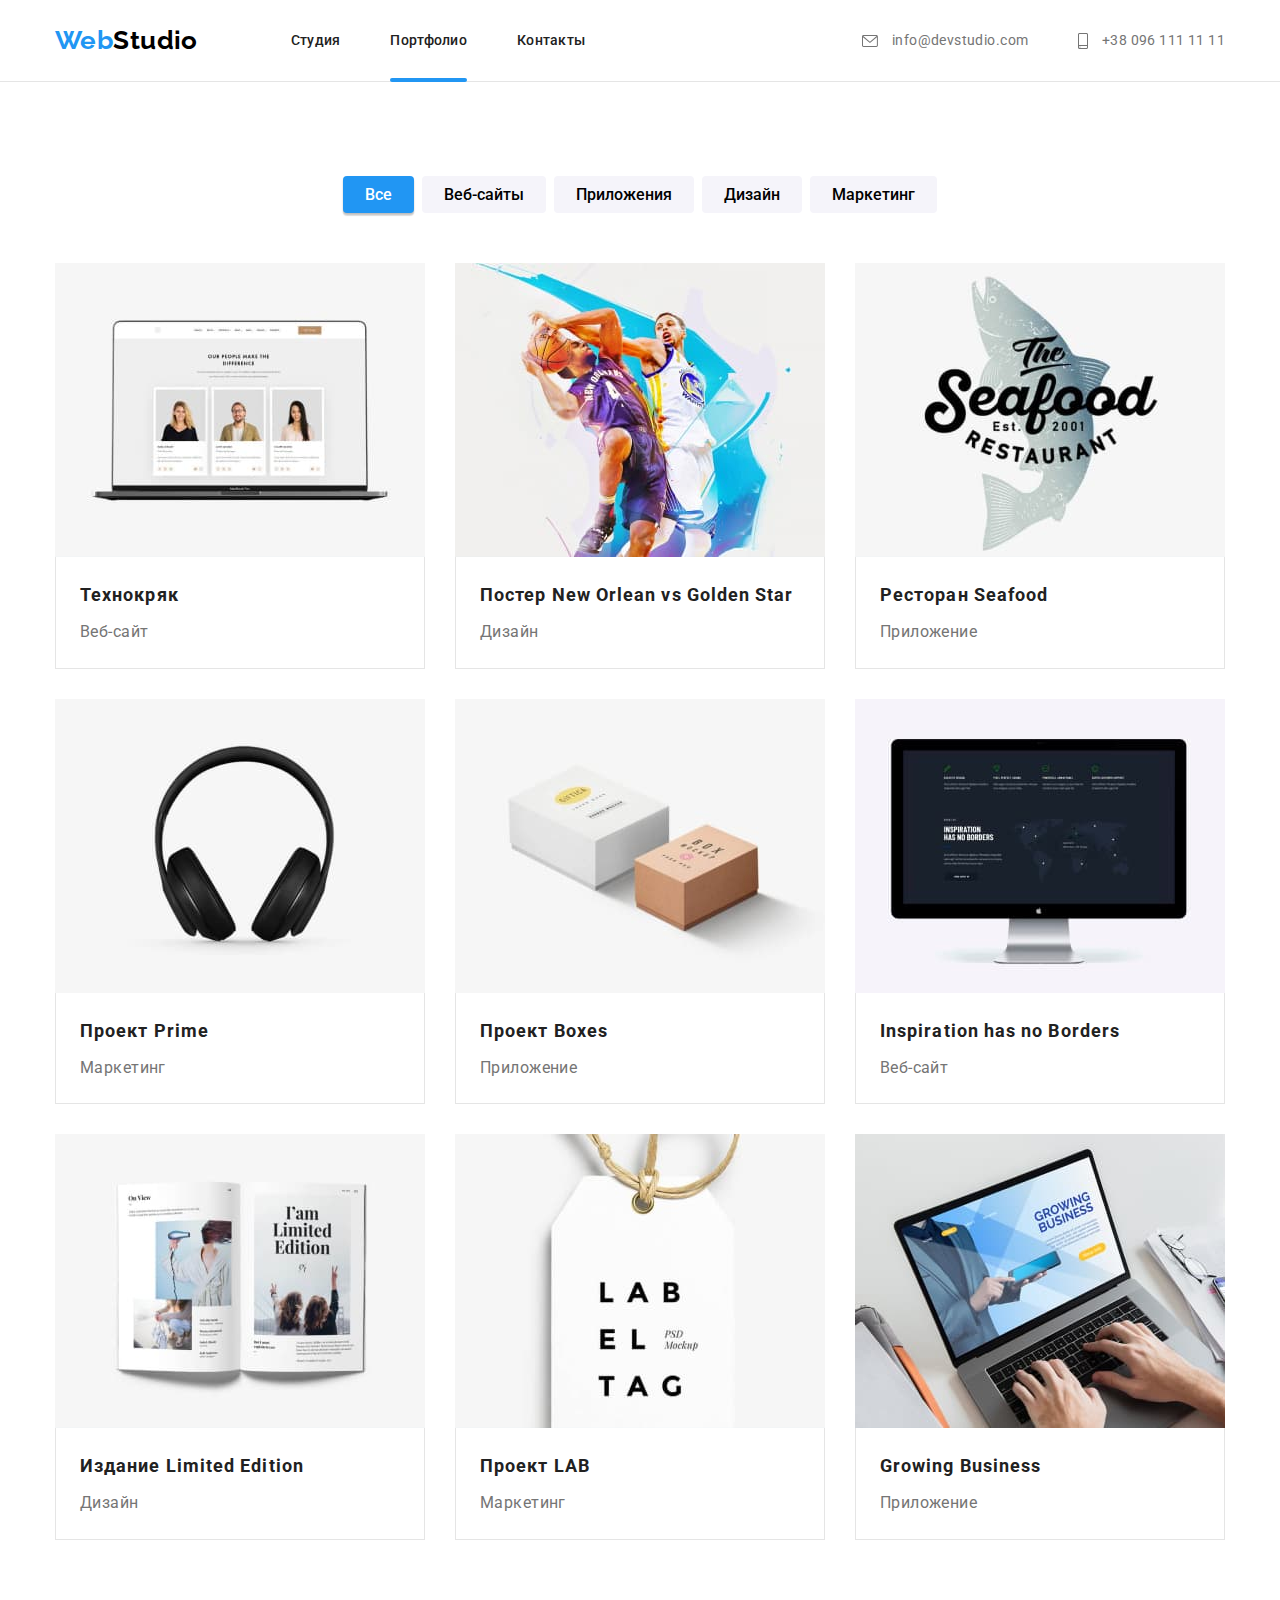
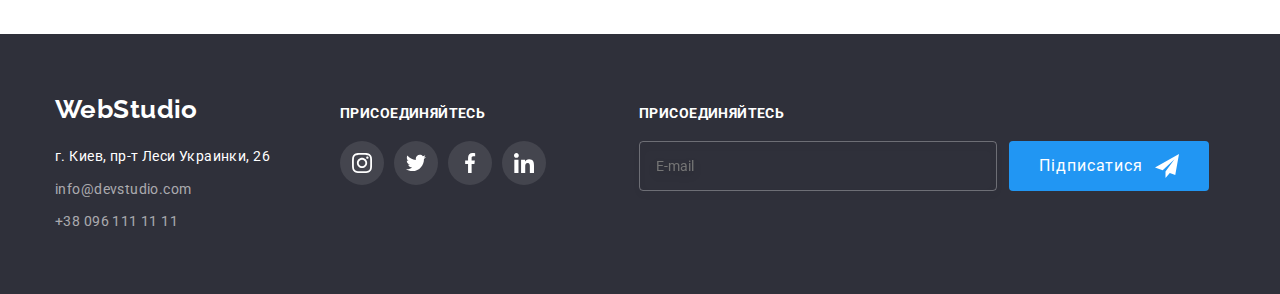
==== portfolio.html @ ebb066fd "add sass" ====
<!DOCTYPE html>
<html lang="en">
  <head>
    <meta charset="UTF-8" />
    <meta http-equiv="X-UA-Compatible" content="IE=edge" />
    <meta name="viewport" content="width=device-width, initial-scale=1.0" />
    <title>Portfolio</title>
    <link
      rel="stylesheet"
      href="https://cdnjs.cloudflare.com/ajax/libs/modern-normalize/1.1.0/modern-normalize.min.css"
    />
    <link
      href="https://fonts.googleapis.com/css2?family=Raleway:wght@700&family=Roboto:wght@400;500;700;900&display=swap"
      rel="stylesheet"
    />
    <link rel="stylesheet" href="./css/main.min.css" />
  </head>
  <body>
    <header class="header">
      <nav class="main-nav container">
        <a class="logo main-nav__logo" href="./index.html"
          ><span class="logo__accent">Web</span>Studio</a
        >
        <ul class="site-nav">
          <li class="site-nav__item">
            <a class="site-nav__link" href="./index.html">Студия</a>
          </li>
          <li class="site-nav__item">
            <a class="site-nav__link current-page" href="./portfolio.html">Портфолио</a>
          </li>
          <li class="site-nav__item">
            <a class="site-nav__link" href="">Контакты</a>
          </li>
        </ul>
        <ul class="contacts">
          <li class="contacts__item">
            <a class="contacts__link" href="mailto:info@devstudio.com">
              <svg class="contacts__icon" width="16" height="12">
                <use href="./images/symbol-defs.svg#envelope"></use>
              </svg>
              info@devstudio.com</a
            >
          </li>
          <li class="contacts__item">
            <a class="contacts__link" href="tel:+380961111111"
              ><svg class="contacts__icon" width="10" height="16">
                <use href="./images/symbol-defs.svg#smartphone"></use>
              </svg>
              +38 096 111 11 11</a
            >
          </li>
        </ul>
      </nav>
    </header>
    <main>
      <section class="section">
        <div class="container">
          <h1 class="visually-hidden">Портфолио</h1>
          <ul class="filter-buttons">
            <li class="item">
              <button type="button" class="filter-bnt current-filter">Все</button>
            </li>
            <li class="item"><button type="button" class="filter-bnt">Веб-сайты</button></li>
            <li class="item"><button type="button" class="filter-bnt">Приложения</button></li>
            <li class="item"><button type="button" class="filter-bnt">Дизайн</button></li>
            <li class="item"><button type="button" class="filter-bnt">Маркетинг</button></li>
          </ul>
          <ul class="portfolio-list">
            <li class="portfolio-item">
              <a class="portfolio-item-link" href="">
                <div class="portfolio-item-img">
                  <img src="./images/portfolio/portfolio-img-1.jpg" alt="Веб-сайт" width="370" />
                  <div class="portfolio-item-overlay">
                    <p class="portfolio-item-overlay-text">
                      Ресурс пропонує комплексні пропозиції з різним рівнем функціоналу та сервісів.
                      Все це дозволить відвідувачу отримати вичерпні відомості про компанію чи
                      приватну особу. Ресурс пропонує комплексні пропозиції з різним рівнем
                      функціоналу та сервісів. Все це дозволить відвідувачу отримати вичерпні
                      відомості про компанію чи приватну особу.
                    </p>
                  </div>
                </div>

                <div class="portfolio-text-wrap">
                  <h3 class="portfolio-title">Технокряк</h3>
                  <p class="portfolio-text">Веб-сайт</p>
                </div>
              </a>
            </li>
            <li class="portfolio-item">
              <a class="portfolio-item-link" href="">
                <div class="portfolio-item-img">
                  <img src="./images/portfolio/portfolio-img-2.jpg" alt="Веб-сайт" width="370" />
                  <div class="portfolio-item-overlay">
                    <p class="portfolio-item-overlay-text">
                      Ресурс пропонує комплексні пропозиції з різним рівнем функціоналу та сервісів.
                      Все це дозволить відвідувачу отримати вичерпні відомості про компанію чи
                      приватну особу.
                    </p>
                  </div>
                </div>
                <div class="portfolio-text-wrap">
                  <h3 class="portfolio-title">Постер New Orlean vs Golden Star</h3>
                  <p class="portfolio-text">Дизайн</p>
                </div>
              </a>
            </li>
            <li class="portfolio-item">
              <a class="portfolio-item-link" href="">
                <div class="portfolio-item-img">
                  <img src="./images/portfolio/portfolio-img-3.jpg" alt="Веб-сайт" width="370" />
                  <div class="portfolio-item-overlay">
                    <p class="portfolio-item-overlay-text">
                      Ресурс пропонує комплексні пропозиції з різним рівнем функціоналу та сервісів.
                      Все це дозволить відвідувачу отримати вичерпні відомості про компанію чи
                      приватну особу.
                    </p>
                  </div>
                </div>
                <div class="portfolio-text-wrap">
                  <h3 class="portfolio-title">Ресторан Seafood</h3>
                  <p class="portfolio-text">Приложение</p>
                </div>
              </a>
            </li>
            <li class="portfolio-item">
              <a class="portfolio-item-link" href="">
                <div class="portfolio-item-img">
                  <img src="./images/portfolio/portfolio-img-4.jpg" alt="Веб-сайт" width="370" />
                  <div class="portfolio-item-overlay">
                    <p class="portfolio-item-overlay-text">
                      Ресурс пропонує комплексні пропозиції з різним рівнем функціоналу та сервісів.
                      Все це дозволить відвідувачу отримати вичерпні відомості про компанію чи
                      приватну особу.
                    </p>
                  </div>
                </div>
                <div class="portfolio-text-wrap">
                  <h3 class="portfolio-title">Проект Prime</h3>
                  <p class="portfolio-text">Маркетинг</p>
                </div>
              </a>
            </li>
            <li class="portfolio-item">
              <a class="portfolio-item-link" href="">
                <div class="portfolio-item-img">
                  <img src="./images/portfolio/portfolio-img-5.jpg" alt="Веб-сайт" width="370" />
                  <div class="portfolio-item-overlay">
                    <p class="portfolio-item-overlay-text">
                      Ресурс пропонує комплексні пропозиції з різним рівнем функціоналу та сервісів.
                      Все це дозволить відвідувачу отримати вичерпні відомості про компанію чи
                      приватну особу.
                    </p>
                  </div>
                </div>
                <div class="portfolio-text-wrap">
                  <h3 class="portfolio-title">Проект Boxes</h3>
                  <p class="portfolio-text">Приложение</p>
                </div>
              </a>
            </li>
            <li class="portfolio-item">
              <a class="portfolio-item-link" href="">
                <div class="portfolio-item-img">
                  <img src="./images/portfolio/portfolio-img-6.jpg" alt="Веб-сайт" width="370" />
                  <div class="portfolio-item-overlay">
                    <p class="portfolio-item-overlay-text">
                      Ресурс пропонує комплексні пропозиції з різним рівнем функціоналу та сервісів.
                      Все це дозволить відвідувачу отримати вичерпні відомості про компанію чи
                      приватну особу.
                    </p>
                  </div>
                </div>
                <div class="portfolio-text-wrap">
                  <h3 class="portfolio-title">Inspiration has no Borders</h3>
                  <p class="portfolio-text">Веб-сайт</p>
                </div>
              </a>
            </li>
            <li class="portfolio-item">
              <a class="portfolio-item-link" href="">
                <div class="portfolio-item-img">
                  <img src="./images/portfolio/portfolio-img-7.jpg" alt="Веб-сайт" width="370" />
                  <div class="portfolio-item-overlay">
                    <p class="portfolio-item-overlay-text">
                      Ресурс пропонує комплексні пропозиції з різним рівнем функціоналу та сервісів.
                      Все це дозволить відвідувачу отримати вичерпні відомості про компанію чи
                      приватну особу.
                    </p>
                  </div>
                </div>
                <div class="portfolio-text-wrap">
                  <h3 class="portfolio-title">Издание Limited Edition</h3>
                  <p class="portfolio-text">Дизайн</p>
                </div>
              </a>
            </li>
            <li class="portfolio-item">
              <a class="portfolio-item-link" href="">
                <div class="portfolio-item-img">
                  <img src="./images/portfolio/portfolio-img-8.jpg" alt="Веб-сайт" width="370" />
                  <div class="portfolio-item-overlay">
                    <p class="portfolio-item-overlay-text">
                      Ресурс пропонує комплексні пропозиції з різним рівнем функціоналу та сервісів.
                      Все це дозволить відвідувачу отримати вичерпні відомості про компанію чи
                      приватну особу.
                    </p>
                  </div>
                </div>
                <div class="portfolio-text-wrap">
                  <h3 class="portfolio-title">Проект LAB</h3>
                  <p class="portfolio-text">Маркетинг</p>
                </div>
              </a>
            </li>
            <li class="portfolio-item">
              <a class="portfolio-item-link" href="">
                <div class="portfolio-item-img">
                  <img src="./images/portfolio/portfolio-img-9.jpg" alt="Веб-сайт" width="370" />
                  <div class="portfolio-item-overlay">
                    <p class="portfolio-item-overlay-text">
                      Ресурс пропонує комплексні пропозиції з різним рівнем функціоналу та сервісів.
                      Все це дозволить відвідувачу отримати вичерпні відомості про компанію чи
                      приватну особу.
                    </p>
                  </div>
                </div>
                <div class="portfolio-text-wrap">
                  <h3 class="portfolio-title">Growing Business</h3>
                  <p class="portfolio-text">Приложение</p>
                </div>
              </a>
            </li>
          </ul>
        </div>
      </section>
    </main>
    <footer class="footer">
      <div class="container footer-wrap">
        <div class="footer-address-wrapper">
          <a href="./index.html" class="logo footer-logo"
            ><span class="logo-accent">Web</span>Studio</a
          >
          <address class="address">
            <ul class="address-list">
              <li class="address-item">
                <a
                  class="address-reset"
                  href="https://goo.gl/maps/MB9hLjErAf5WU4tf9"
                  target="_blank"
                  rel="noopener noreferrer nofollow"
                  >г. Киев, пр-т Леси Украинки, 26</a
                >
              </li>
              <li class="address-item">
                <a href="mailto:info@devstudio.com" class="footer-contacts items"
                  >info@devstudio.com</a
                >
              </li>
              <li class="address-item">
                <a href="tel:+380961111111" class="footer-contacts items">+38 096 111 11 11</a>
              </li>
            </ul>
          </address>
        </div>

        <div class="footer-social-wrapper">
          <h2 class="footer-title">присоединяйтесь</h2>
          <ul class="social-icon-list">
            <li class="social-icon-item">
              <a
                class="footer-social-icon-link"
                href="https://www.instagram.com/"
                target="_blank"
                rel="noopener noreferrer nofollow"
              >
                <svg class="social-icon" height="20" width="20">
                  <use href="./images/symbol-defs.svg#instagram"></use>
                </svg>
              </a>
            </li>
            <li class="social-icon-item">
              <a
                class="footer-social-icon-link"
                href="https://twitter.com/"
                target="_blank"
                rel="noopener noreferrer nofollow"
              >
                <svg class="social-icon" height="20" width="20">
                  <use href="./images/symbol-defs.svg#twitter"></use>
                </svg>
              </a>
            </li>
            <li class="social-icon-item">
              <a
                class="footer-social-icon-link"
                href="https://www.facebook.com/"
                target="_blank"
                rel="noopener noreferrer nofollow"
              >
                <svg class="social-icon" height="20" width="20">
                  <use href="./images/symbol-defs.svg#facebook"></use>
                </svg>
              </a>
            </li>
            <li class="social-icon-item">
              <a
                class="footer-social-icon-link"
                href="https://ua.linkedin.com/"
                target="_blank"
                rel="noopener noreferrer nofollow"
              >
                <svg class="social-icon" height="20" width="20">
                  <use href="./images/symbol-defs.svg#linkedin"></use>
                </svg>
              </a>
            </li>
          </ul>
        </div>
        <div class="footer-form-wrap">
          <h3 class="footer-title">присоединяйтесь</h3>
          <form class="footer-form">
            <input class="footer-input" type="text" placeholder="E-mail" name="footer-input" />
            <button class="footer-btn" type="submit">
              <span class="footer-btn-text">Підписатися</span
              ><svg width="24" height="24">
                <use href="./images/symbol-defs.svg#footer-icon-send"></use>
              </svg>
            </button>
          </form>
        </div>
      </div>
    </footer>
  </body>
</html>
---- css/main.min.css ----
:root{--body-bg-color: #fff;--darck-background-color: #2f303a;--primery-background-color: #f5f4fa;--header-logo-color: #000000;--primery-text-color: #757575;--title-text-color: #212121;--white-title-color: #fff;--accent-site-color: #2196f3;--white-btn-text-color: #fff;--overlay-portfolio-color: rgba(33, 150, 243, 0.9);--icon-color: #afb1b8;--footer-address-color: rgba(255, 255, 255, 0.6);--footer-social-icon-bg: rgba(255, 255, 255, 0.1);--backdrop-color: rgba(0, 0, 0, 0.2);--input-bordr-color: rgba(33, 33, 33, 0.2);--input-label-color: #757575;--input-placeholder-color: rgba(117, 117, 117, 0.5);--input-icon-color: #212121;--main-transition: 250ms cubic-bezier(0.4, 0, 0.2, 1)}.visually-hidden{position:absolute;width:1px;height:1px;margin:-1px;border:0;padding:0;white-space:nowrap;-webkit-clip-path:inset(100%);clip-path:inset(100%);clip:rect(0 0 0 0);overflow:hidden}ul{list-style:none;margin-top:0;margin-bottom:0;padding-left:0}p{margin-top:0;margin-bottom:0}a{text-decoration:none;color:inherit}h1,h2,h3,h4,h5,h6{color:var(--title-text-color);margin-top:0;margin-bottom:0}img{display:block;max-width:100%;height:auto}body{font-family:"Roboto",sans-serif;color:var(--primery-text-color);font-size:14px;letter-spacing:.03em;background-color:var(--body-bg-color);max-width:100%}.container{width:1200px;padding-left:15px;padding-right:15px;margin-left:auto;margin-right:auto}.section{padding-bottom:94px;padding-top:94px}.current-page{color:var(--accent-site-color);position:relative}.current-page::after{content:"";display:block;position:absolute;bottom:-1px;width:100%;height:4px;border-radius:2px;background-color:#2196f3}.section-title{font-size:36px;line-height:1.2;text-align:center;margin-bottom:50px}.btn{display:-webkit-box;display:-ms-flexbox;display:flex;-webkit-box-align:center;-ms-flex-align:center;align-items:center;-webkit-box-pack:center;-ms-flex-pack:center;justify-content:center;margin:0 auto;height:50px;font-family:inherit;font-size:16px;font-weight:700;line-height:1.88;letter-spacing:.06em;color:var(--white-btn-text-color);background-color:var(--accent-site-color);border:rgba(0,0,0,0);border-radius:4px;cursor:pointer}.logo{font-family:"Raleway",sans-serif;font-weight:700;font-size:26px;line-height:1.2;color:var(--header-logo-color)}.logo__accent{color:var(--accent-site-color)}.social-icon-list{display:-webkit-box;display:-ms-flexbox;display:flex;-webkit-box-pack:center;-ms-flex-pack:center;justify-content:center;gap:10px}.out-team-icon-link{height:44px;width:44px;border-radius:50%;display:-webkit-box;display:-ms-flexbox;display:flex;-webkit-box-pack:center;-ms-flex-pack:center;justify-content:center;-webkit-box-align:center;-ms-flex-align:center;align-items:center;-webkit-transition:background-color var(--main-transition);transition:background-color var(--main-transition)}.out-team-icon-link:is(:hover,:focus) .social-icon{fill:var(--white-title-color)}.out-team-icon-link:is(:hover,:focus){fill:var(--white-title-color);background-color:#2196f3}.social-icon{fill:var(--icon-color);-webkit-transition:fill var(--main-transition);transition:fill var(--main-transition)}.header{border-bottom:1px solid #e5e5e5;max-width:1600px;margin:0 auto}.main-nav{display:-webkit-box;display:-ms-flexbox;display:flex;-webkit-box-align:center;-ms-flex-align:center;align-items:center}.site-nav__link,.contacts-link{font-weight:500;line-height:1.2;letter-spacing:.02em}.site-nav__link{color:var(--title-text-color);padding-top:32px;padding-bottom:32px;display:block;-webkit-transition:color var(--main-transition);transition:color var(--main-transition)}.site-nav__link:is(:hover,:focus){color:var(--accent-site-color)}.site-nav{display:-webkit-box;display:-ms-flexbox;display:flex;margin-left:93px;gap:50px}.contacts{display:-webkit-box;display:-ms-flexbox;display:flex;margin-left:auto;gap:50px}.contacts__link{color:var(--primery-text-color);padding-top:32px;padding-bottom:32px;-webkit-transition:color var(--main-transition);transition:color var(--main-transition)}.contacts__link:is(:hover,:focus){color:var(--accent-site-color)}.contacts__icon{vertical-align:middle;display:inline-block;fill:currentColor;margin-right:10px}.hero{padding:200px 0;text-align:center;min-height:600px;max-width:1600px;margin:0 auto;background-color:var(--darck-background-color);background-image:-webkit-gradient(linear, left top, right top, from(rgba(47, 48, 58, 0.4)), to(rgba(47, 48, 58, 0.4))),url(../images/hero.jpg);background-image:linear-gradient(to right, rgba(47, 48, 58, 0.4), rgba(47, 48, 58, 0.4)),url(../images/hero.jpg);background-repeat:no-repeat;background-size:cover;background-position:center}.hero__title{font-weight:900;font-size:44px;line-height:1.36;letter-spacing:.06em;text-transform:uppercase;width:693px;color:var(--white-title-color);margin-bottom:30px;margin-left:auto;margin-right:auto}.hero__btn{width:216px;-webkit-transition:-webkit-transform var(--main-transition);transition:-webkit-transform var(--main-transition);transition:transform var(--main-transition);transition:transform var(--main-transition), -webkit-transform var(--main-transition);-webkit-transition:-webkit-box-shadow var(--main-transition);transition:-webkit-box-shadow var(--main-transition);transition:box-shadow var(--main-transition);transition:box-shadow var(--main-transition), -webkit-box-shadow var(--main-transition)}.hero__btn:is(:hover,:focus){-webkit-box-shadow:0px 4px 4px rgba(255,255,255,.3);box-shadow:0px 4px 4px rgba(255,255,255,.3)}.feature__list{display:-webkit-box;display:-ms-flexbox;display:flex;-webkit-box-pack:justify;-ms-flex-pack:justify;justify-content:space-between}.feature__item{max-width:270px}.feature__title{font-size:14px;line-height:1.172;text-transform:uppercase;margin-bottom:10px}.feature__text{line-height:1.71}.feature__icon{height:120px;background-color:var(--primery-background-color);border-radius:4px;display:-webkit-box;display:-ms-flexbox;display:flex;-webkit-box-pack:center;-ms-flex-pack:center;justify-content:center;-webkit-box-align:center;-ms-flex-align:center;align-items:center;margin-bottom:30px}.our-work{padding-top:0}.our-work__list{display:-webkit-box;display:-ms-flexbox;display:flex;-webkit-box-pack:justify;-ms-flex-pack:justify;justify-content:space-between}.our-work__item{position:relative}.our-work__transparent-strip{content:"";display:block;position:absolute;bottom:0;width:100%;height:70px;background-color:rgba(47,48,58,.8);display:-webkit-box;display:-ms-flexbox;display:flex;-webkit-box-align:center;-ms-flex-align:center;align-items:center;-webkit-box-pack:center;-ms-flex-pack:center;justify-content:center}.our-work__text{font-size:14px;font-weight:700;line-height:1.14;letter-spacing:.03em;text-transform:uppercase;color:var(--white-title-color);display:-webkit-box;display:-ms-flexbox;display:flex;-webkit-box-align:center;-ms-flex-align:center;align-items:center;-webkit-box-pack:center;-ms-flex-pack:center;justify-content:center}.our-team{background-color:var(--primery-background-color);max-width:1600px;margin:0 auto}.our-team__list{display:-webkit-box;display:-ms-flexbox;display:flex;-webkit-box-pack:justify;-ms-flex-pack:justify;justify-content:space-between}.our-team__item{background-color:var(--body-bg-color);border-bottom-left-radius:10px;border-bottom-right-radius:10px;-webkit-box-shadow:0px 1px 3px rgba(0,0,0,.12),0px 1px 1px rgba(0,0,0,.14),0px 2px 1px rgba(0,0,0,.2);box-shadow:0px 1px 3px rgba(0,0,0,.12),0px 1px 1px rgba(0,0,0,.14),0px 2px 1px rgba(0,0,0,.2);padding-bottom:30px}.our-team__title{font-size:16px;font-weight:500;line-height:1.2;text-align:center;padding-top:30px;margin-bottom:10px}.our-team__profession{font-size:16px;line-height:1.2;text-align:center;margin-bottom:16px}.our-client-list{display:-webkit-box;display:-ms-flexbox;display:flex;gap:30px}.our-client-link{width:170px;height:92px;border:1px solid var(--icon-color);border-radius:4px;display:-webkit-box;display:-ms-flexbox;display:flex;-webkit-box-pack:center;-ms-flex-pack:center;justify-content:center;-webkit-box-align:center;-ms-flex-align:center;align-items:center;-ms-flex-preferred-size:calc((100% - 150px)/6);flex-basis:calc((100% - 150px)/6);-webkit-transition:border var(--main-transition);transition:border var(--main-transition)}.our-client-link:is(:hover,:focus){border:1px solid var(--accent-site-color)}.our-client-logo{fill:var(--icon-color);-webkit-transition:fill var(--main-transition);transition:fill var(--main-transition)}.our-client-link:is(:hover,:focus) .our-client-logo{fill:var(--accent-site-color)}.footer-wrap{display:-webkit-box;display:-ms-flexbox;display:flex;-webkit-box-align:baseline;-ms-flex-align:baseline;align-items:baseline}.footer{background-color:var(--darck-background-color);padding-top:60px;padding-bottom:60px;max-width:1600px;margin:0 auto}.footer .logo,.footer .address{color:#fff}.address .footer-contacts{color:var(--footer-address-color)}.address{line-height:1.7;font-style:normal;display:-webkit-inline-box;display:-ms-inline-flexbox;display:inline-flex}.address .items{-webkit-transition:color var(--main-transition);transition:color var(--main-transition)}.address .items:is(:hover,:focus){color:var(--accent-site-color)}.footer-logo{display:block;margin-bottom:20px}.address-item:not(:last-child){margin-bottom:9px}.footer-title{font-size:14px;text-transform:uppercase;line-height:1.14;letter-spacing:.03em;color:var(--white-title-color);margin-bottom:20px}.footer-address-wrapper{display:inline-block;margin-right:70px}.footer-social-wrapper{display:inline-block;margin-right:93px}.footer-social-wrapper .social-icon{fill:var(--white-title-color)}.social-icon{display:block}.footer-social-icon-link{height:44px;width:44px;border-radius:50%;display:-webkit-box;display:-ms-flexbox;display:flex;-webkit-box-pack:center;-ms-flex-pack:center;justify-content:center;-webkit-box-align:center;-ms-flex-align:center;align-items:center;background-color:var(--footer-social-icon-bg);-webkit-transition:background-color var(--main-transition);transition:background-color var(--main-transition)}.footer-social-icon-link:is(:hover,:focus){fill:var(--white-title-color);background-color:#2196f3}.footer-form{display:-webkit-box;display:-ms-flexbox;display:flex}.footer-input{width:358px;height:50px;margin-right:12px;padding:15px 16px;color:#fff;background-color:rgba(0,0,0,0);border:1px solid rgba(255,255,255,.3);-webkit-filter:drop-shadow(0px 4px 4px rgba(0, 0, 0, 0.15));filter:drop-shadow(0px 4px 4px rgba(0, 0, 0, 0.15));border-radius:4px;outline:rgba(0,0,0,0)}.footer-btn{display:-webkit-box;display:-ms-flexbox;display:flex;-webkit-box-align:center;-ms-flex-align:center;align-items:center;-webkit-box-pack:center;-ms-flex-pack:center;justify-content:center;gap:12px;width:200px;height:50px;background:var(--accent-site-color);color:var(--white-btn-text-color);border:rgba(0,0,0,0);border-radius:4px;-webkit-transition:-webkit-box-shadow var(--main-transition);transition:-webkit-box-shadow var(--main-transition);transition:box-shadow var(--main-transition);transition:box-shadow var(--main-transition), -webkit-box-shadow var(--main-transition)}.footer-btn:is(:hover,:focus){-webkit-box-shadow:0px 4px 4px rgba(255,255,255,.3);box-shadow:0px 4px 4px rgba(255,255,255,.3)}.footer-btn-text{font-size:16px;line-height:1.88;letter-spacing:.06em}.filter-buttons{display:-webkit-box;display:-ms-flexbox;display:flex;-webkit-box-pack:center;-ms-flex-pack:center;justify-content:center;margin-bottom:50px;gap:8px}.filter-bnt{font-family:inherit;font-size:16px;font-weight:500;line-height:1.6;background-color:var(--primery-background-color);cursor:pointer;border:0;border-radius:4px;padding:6px 22px;-webkit-transition:background-color var(--main-transition),color var(--main-transition),-webkit-box-shadow var(--main-transition);transition:background-color var(--main-transition),color var(--main-transition),-webkit-box-shadow var(--main-transition);transition:background-color var(--main-transition),color var(--main-transition),box-shadow var(--main-transition);transition:background-color var(--main-transition),color var(--main-transition),box-shadow var(--main-transition),-webkit-box-shadow var(--main-transition)}.filter-bnt:is(:hover,:focus),.filter-bnt.current-filter{color:var(--white-btn-text-color);background-color:var(--accent-site-color);-webkit-box-shadow:0px 3px 1px rgba(0,0,0,.1),0px 1px 2px rgba(0,0,0,.08),0px 2px 2px rgba(0,0,0,.12);box-shadow:0px 3px 1px rgba(0,0,0,.1),0px 1px 2px rgba(0,0,0,.08),0px 2px 2px rgba(0,0,0,.12)}.portfolio-list .portfolio-title{font-weight:700;font-size:18px;line-height:2;letter-spacing:.06em}.portfolio-item .portfolio-text{font-size:16px;line-height:1.9}.portfolio-list{display:-webkit-box;display:-ms-flexbox;display:flex;-ms-flex-wrap:wrap;flex-wrap:wrap;gap:30px}.portfolio-title{margin-bottom:4px}.portfolio-text-wrap{padding:20px 24px;border:1px solid #e5e5e5;border-top:none}.portfolio-item{-ms-flex-preferred-size:calc((100% - 60px)/3);flex-basis:calc((100% - 60px)/3)}.portfolio-item-link{display:block;-webkit-transition:-webkit-box-shadow var(--main-transition);transition:-webkit-box-shadow var(--main-transition);transition:box-shadow var(--main-transition);transition:box-shadow var(--main-transition), -webkit-box-shadow var(--main-transition)}.portfolio-item-link:is(:hover,:focus){-webkit-box-shadow:0px 1px 1px rgba(0,0,0,.12),0px 4px 4px rgba(0,0,0,.06),1px 4px 6px rgba(0,0,0,.16);box-shadow:0px 1px 1px rgba(0,0,0,.12),0px 4px 4px rgba(0,0,0,.06),1px 4px 6px rgba(0,0,0,.16)}.portfolio-item-img{position:relative;overflow:hidden}.portfolio-item-overlay-text{font-size:18px;line-height:1.56;letter-spacing:.03em;color:var(--white-title-color);padding:63px 24px}.portfolio-item-overlay{position:absolute;top:0;left:0;width:100%;height:100%;background-color:var(--overlay-portfolio-color);-webkit-transform:translateY(100%);transform:translateY(100%);-webkit-transition:-webkit-transform var(--main-transition);transition:-webkit-transform var(--main-transition);transition:transform var(--main-transition);transition:transform var(--main-transition), -webkit-transform var(--main-transition)}.portfolio-item-link:is(:hover,:focus) .portfolio-item-overlay{-webkit-transform:translateY(0);transform:translateY(0)}.backdrop{position:fixed;top:0;left:0;width:100%;height:100%;background-color:var(--backdrop-color);opacity:1;-webkit-transition:opacity var(--main-transition);transition:opacity var(--main-transition)}.backdrop.is-hidden{opacity:0;pointer-events:none;visibility:hidden}.modal{position:absolute;top:50%;left:50%;width:528px;height:581px;padding:40px;background-color:#fff;-webkit-box-shadow:0px 1px 3px rgba(0,0,0,.12),0px 1px 1px rgba(0,0,0,.14),0px 2px 1px rgba(0,0,0,.2);box-shadow:0px 1px 3px rgba(0,0,0,.12),0px 1px 1px rgba(0,0,0,.14),0px 2px 1px rgba(0,0,0,.2);border-radius:4px;-webkit-transform:scale(1) translate(-50%, -50%);transform:scale(1) translate(-50%, -50%);-webkit-transition:-webkit-transform var(--main-transition);transition:-webkit-transform var(--main-transition);transition:transform var(--main-transition);transition:transform var(--main-transition), -webkit-transform var(--main-transition)}.backdrop.is-hidden .modal{-webkit-transform:scale(0.9) translate(-50%, -50%);transform:scale(0.9) translate(-50%, -50%);-webkit-transition:opacity var(--main-transition);transition:opacity var(--main-transition)}.modal-btn-cloce{position:absolute;top:8px;right:8px;padding:6px;border:1px solid rgba(0,0,0,.1);border-radius:50%;background-color:#fff}.modal-btn-cloce:is(:hover,:focus){border:1px solid #2196f3}.modal-btn-cloce:is(:hover,:focus) .modal-btn-cloce-icon{-webkit-transform:rotate(90deg) scale(1.3);transform:rotate(90deg) scale(1.3);fill:#2196f3}.modal-btn-cloce-icon{display:-webkit-box;display:-ms-flexbox;display:flex;-webkit-box-align:center;-ms-flex-align:center;align-items:center;-webkit-box-pack:justify;-ms-flex-pack:justify;justify-content:space-between;-webkit-transition:scale 350ms linear,-webkit-transform 225ms linear;transition:scale 350ms linear,-webkit-transform 225ms linear;transition:transform 225ms linear,scale 350ms linear;transition:transform 225ms linear,scale 350ms linear,-webkit-transform 225ms linear}.register-title{font-size:20px;line-height:1.15;letter-spacing:.03em;color:var(--title-text-color);display:block;text-align:center;margin-bottom:12px}.register-group{margin-bottom:20px}.register-message,.register-input{min-width:448px;border:1px solid var(--input-bordr-color);border-radius:4px}.register-input{display:block;font-size:14px;height:40px;margin-bottom:10px;padding:12px;padding-left:42px;outline:rgba(0,0,0,0);-webkit-transition:border-color var(--main-transition);transition:border-color var(--main-transition)}.register-input:focus{border-color:var(--accent-site-color)}.register-wrap{position:relative;display:block}.register-icon{position:absolute;bottom:11px;left:12px;fill:var(--input-icon-color);-webkit-transition:fill var(--main-transition);transition:fill var(--main-transition)}.register-input:focus+.register-icon{fill:var(--accent-site-color)}.register-message{height:120px;padding:12px 16px;resize:none;outline:rgba(0,0,0,0);-webkit-transition:border-color var(--main-transition);transition:border-color var(--main-transition)}.register-message::-webkit-input-placeholder{font-size:12px;line-height:1.16;letter-spacing:.01em;color:var(--input-placeholder-color)}.register-message::-moz-placeholder{font-size:12px;line-height:1.16;letter-spacing:.01em;color:var(--input-placeholder-color)}.register-message:-ms-input-placeholder{font-size:12px;line-height:1.16;letter-spacing:.01em;color:var(--input-placeholder-color)}.register-message::-ms-input-placeholder{font-size:12px;line-height:1.16;letter-spacing:.01em;color:var(--input-placeholder-color)}.register-message::placeholder{font-size:12px;line-height:1.16;letter-spacing:.01em;color:var(--input-placeholder-color)}.register-message:focus{border-color:var(--accent-site-color)}.register-lable{display:block;font-weight:400;font-size:12px;line-height:1.16;letter-spacing:.01em;color:var(--input-label-color);margin-bottom:4px}.register-agreement{display:-webkit-box;display:-ms-flexbox;display:flex;-webkit-box-align:center;-ms-flex-align:center;align-items:center;-webkit-box-pack:center;-ms-flex-pack:center;justify-content:center;gap:8px;margin-bottom:30px}.register-agreement-text{font-size:14px;line-height:1.71;letter-spacing:.03em;color:var(--primery-text-color);-webkit-user-select:none;-moz-user-select:none;-ms-user-select:none;user-select:none}.register-agreement-link{color:var(--accent-site-color);text-decoration:underline;text-underline-position:under}.icon-check{opacity:0;-webkit-transition:opacity var(--main-transition);transition:opacity var(--main-transition)}.register-checkbox:checked+.register-agreement-icon>.icon-uncheck{opacity:0}.register-checkbox:checked+.register-agreement-icon>.icon-check{opacity:1}.register-checkbox:focus+.register-agreement-icon{outline:2px solid var(--accent-site-color);outline-offset:1px;border-radius:2px}.register-btn{width:200px;-webkit-transition:-webkit-box-shadow var(--main-transition);transition:-webkit-box-shadow var(--main-transition);transition:box-shadow var(--main-transition);transition:box-shadow var(--main-transition), -webkit-box-shadow var(--main-transition)}.register-btn:is(:hover,:focus){-webkit-box-shadow:0px 4px 4px rgba(0,0,0,.15);box-shadow:0px 4px 4px rgba(0,0,0,.15)}/*# sourceMappingURL=main.min.css.map */
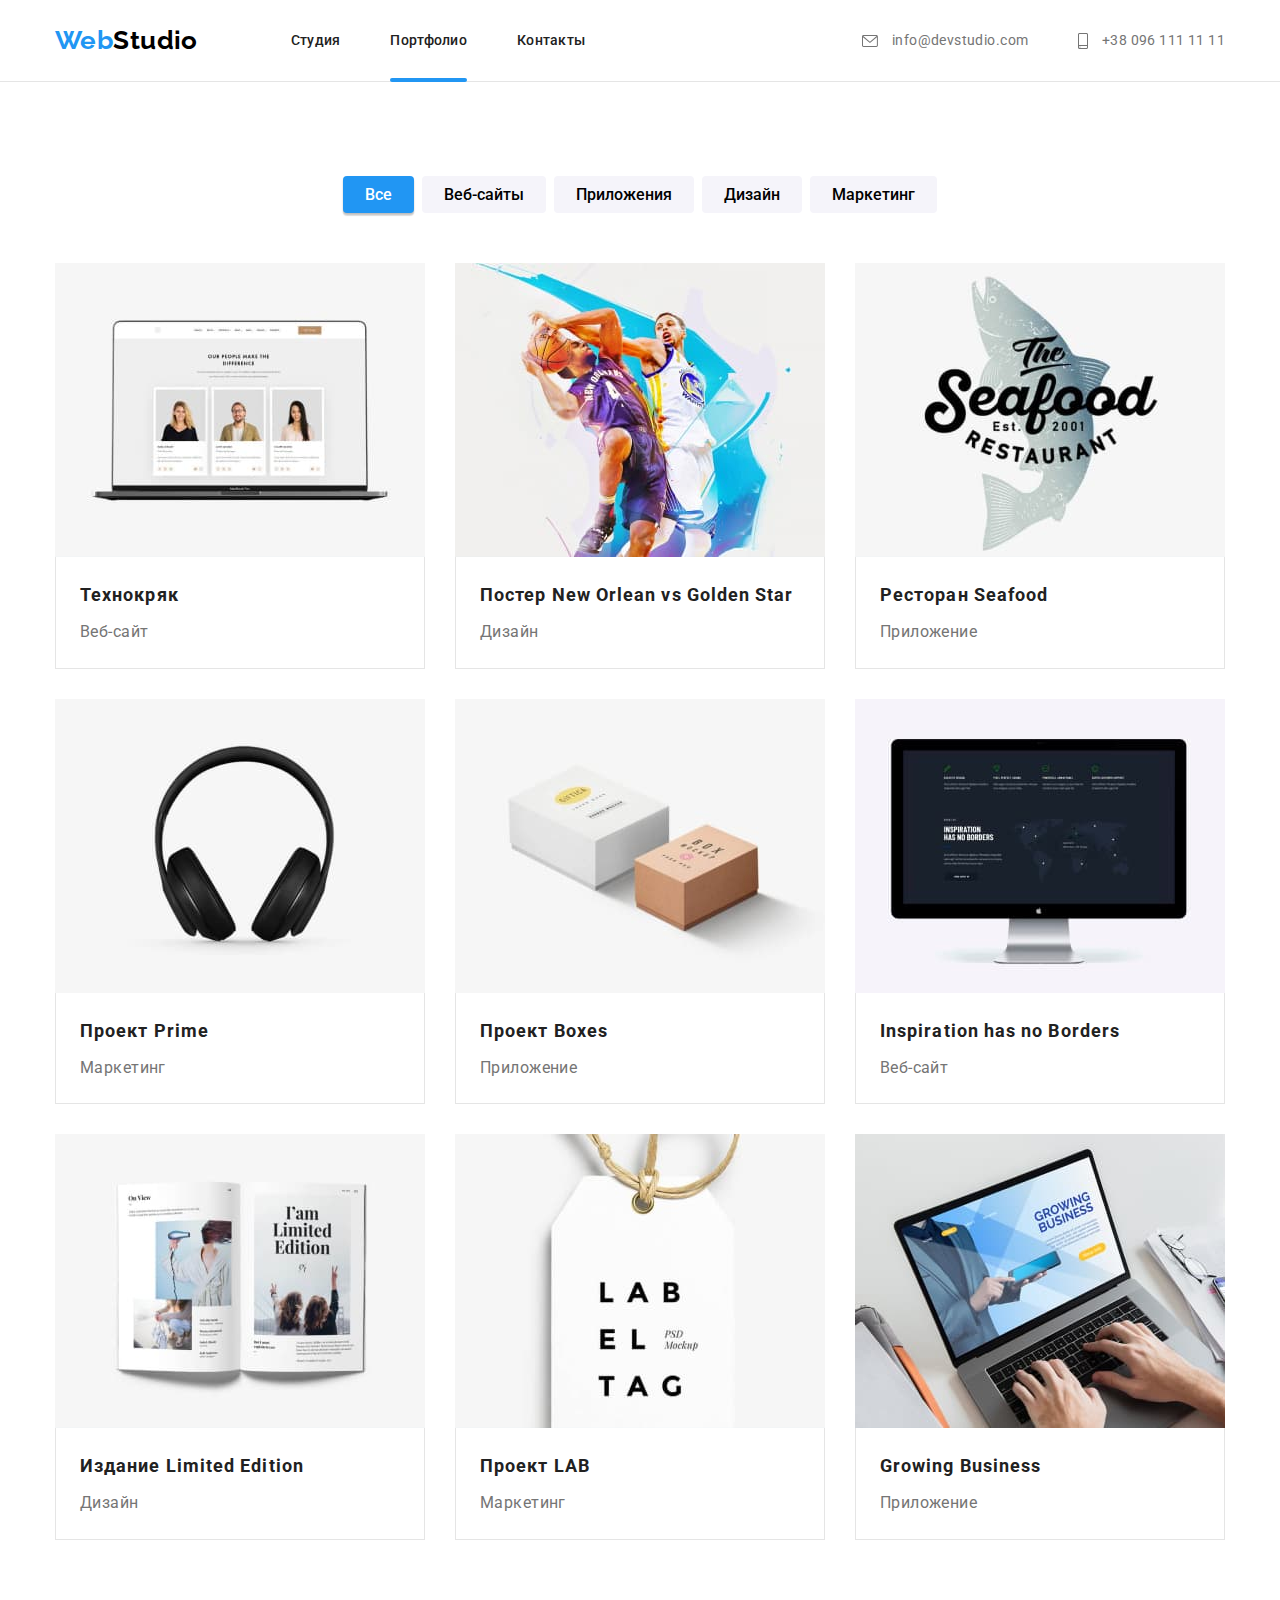
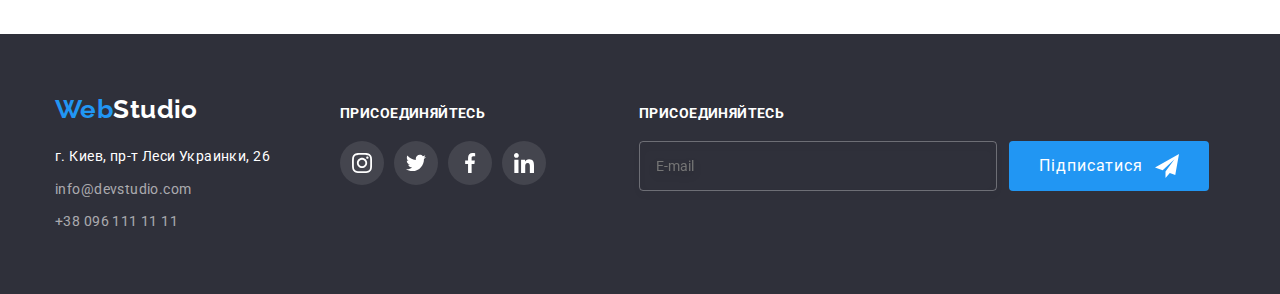
==== commit 334db494: "fix" ====
--- a/portfolio.html
+++ b/portfolio.html
@@ -239,7 +239,7 @@
       <div class="container footer-wrap">
         <div class="footer-address-wrapper">
           <a href="./index.html" class="logo footer-logo"
-            ><span class="logo-accent">Web</span>Studio</a
+            ><span class="logo__accent">Web</span>Studio</a
           >
           <address class="address">
             <ul class="address-list">
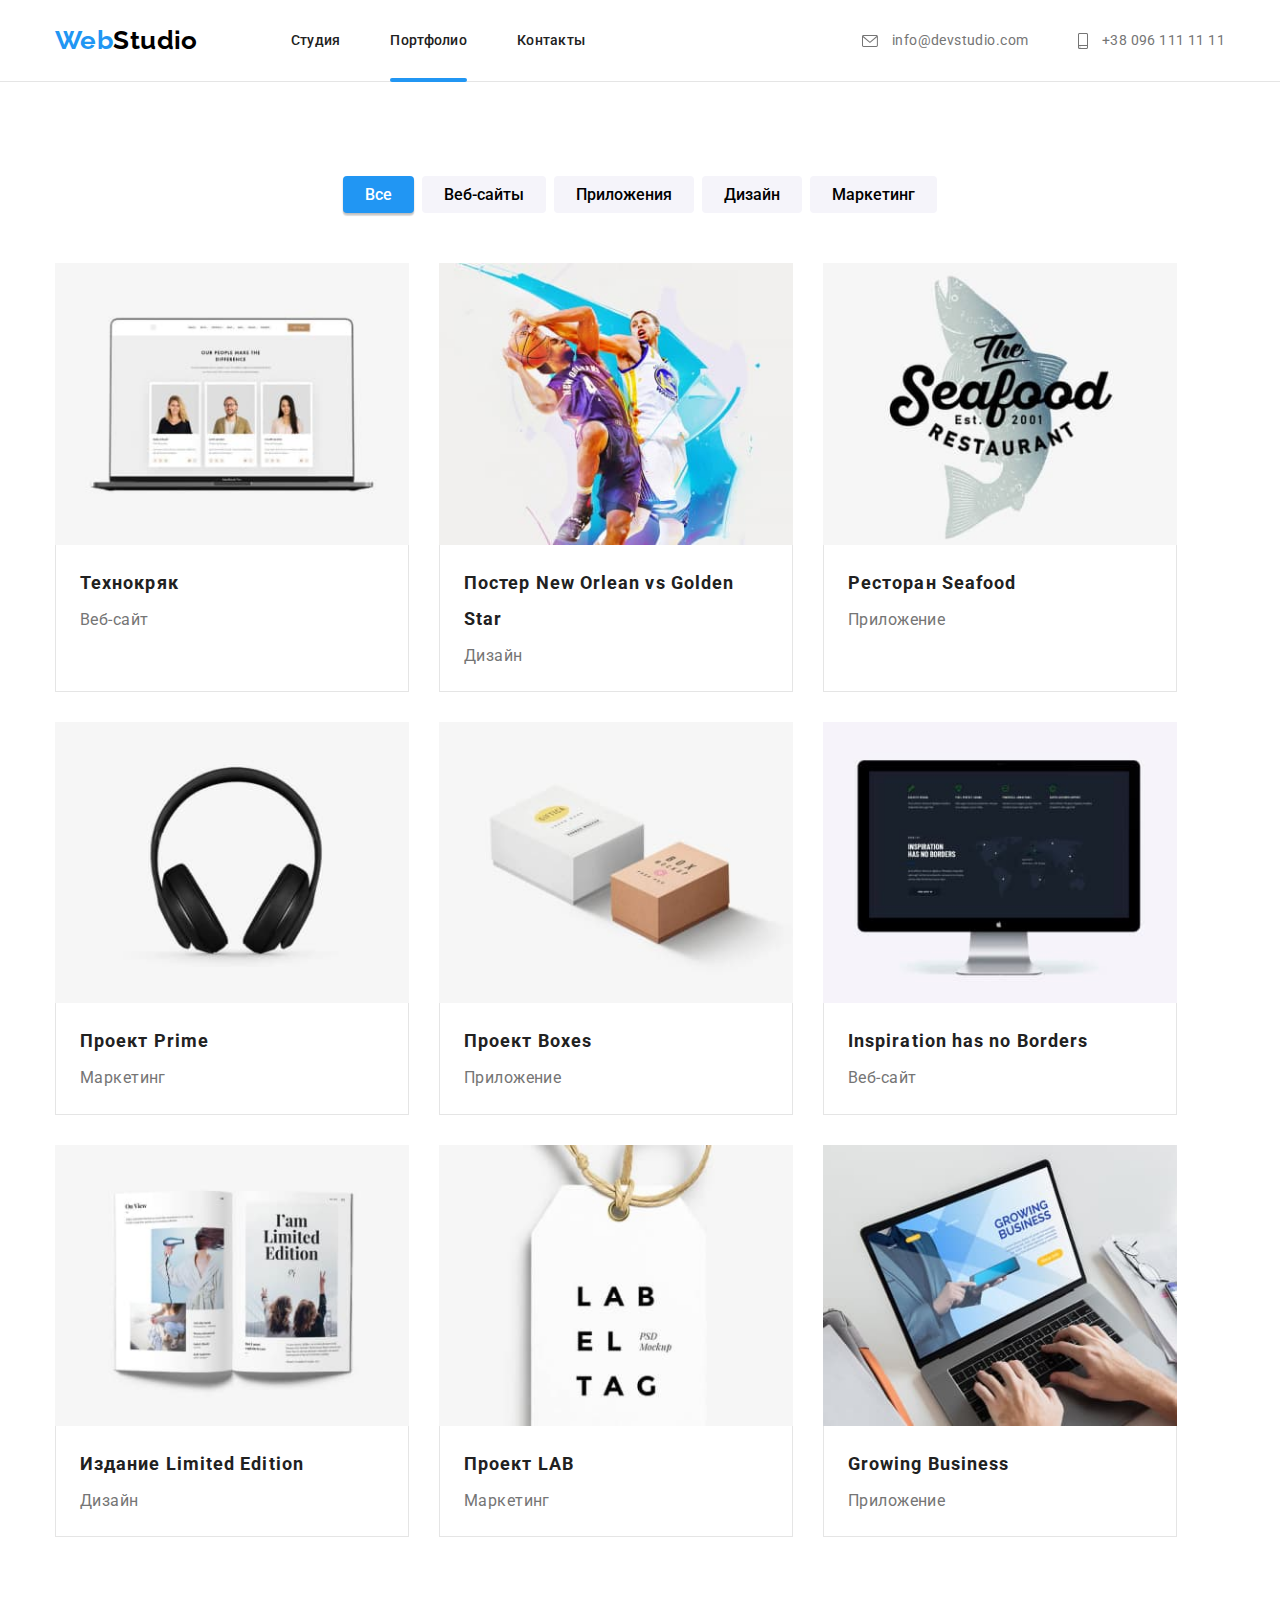
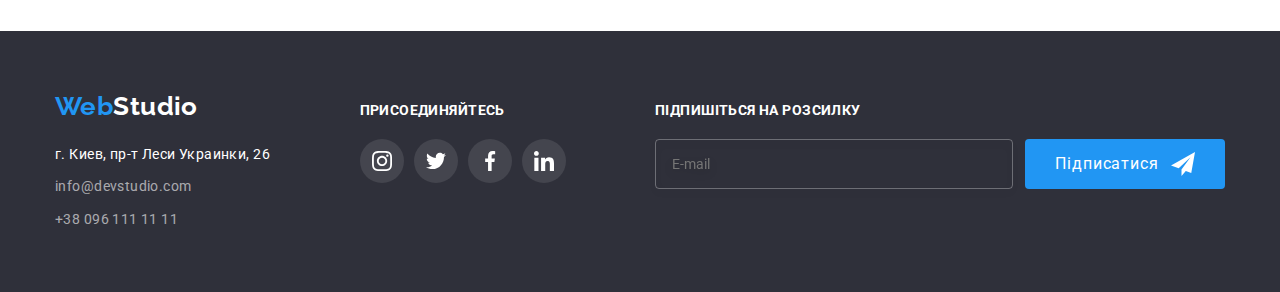
==== commit 48a21f1f: "add" ====
--- a/portfolio.html
+++ b/portfolio.html
@@ -13,6 +13,7 @@
       href="https://fonts.googleapis.com/css2?family=Raleway:wght@700&family=Roboto:wght@400;500;700;900&display=swap"
       rel="stylesheet"
     />
+
     <link rel="stylesheet" href="./css/main.min.css" />
   </head>
   <body>
@@ -21,6 +22,13 @@
         <a class="logo main-nav__logo" href="./index.html"
           ><span class="logo__accent">Web</span>Studio</a
         >
+        <!-- Burger-menu -->
+        <button class="burger-open-btn js-open-menu">
+          <svg class="mob-btn__icon" width="40" height="40">
+            <use href="./images/symbol-defs.svg#burger-menu"></use>
+          </svg>
+        </button>
+
         <ul class="site-nav">
           <li class="site-nav__item">
             <a class="site-nav__link" href="./index.html">Студия</a>
@@ -53,7 +61,7 @@
       </nav>
     </header>
     <main>
-      <section class="section">
+      <section class="section portfolio">
         <div class="container">
           <h1 class="visually-hidden">Портфолио</h1>
           <ul class="filter-buttons">
@@ -74,9 +82,7 @@
                     <p class="portfolio-item-overlay-text">
                       Ресурс пропонує комплексні пропозиції з різним рівнем функціоналу та сервісів.
                       Все це дозволить відвідувачу отримати вичерпні відомості про компанію чи
-                      приватну особу. Ресурс пропонує комплексні пропозиції з різним рівнем
-                      функціоналу та сервісів. Все це дозволить відвідувачу отримати вичерпні
-                      відомості про компанію чи приватну особу.
+                      приватну особу.
                     </p>
                   </div>
                 </div>
@@ -232,6 +238,34 @@
               </a>
             </li>
           </ul>
+          <div class="burger-menu js-menu-container">
+            <button class="burger-close-btn js-close-menu" aria-expanded="false">
+              <svg class="burger-close-btn__icon" width="40" height="40">
+                <use href="./images/symbol-defs.svg#burger-menu-close"></use>
+              </svg>
+            </button>
+            <ul class="burger-menu__list">
+              <li class="butger-menu__item"><a href="">Студія</a></li>
+              <li class="butger-menu__item current-burger-page">
+                <a href="./portfolio.html">Портфоліо</a>
+              </li>
+              <li class="butger-menu__item"><a href="">Контакти</a></li>
+            </ul>
+            <ul class="burger-contacts">
+              <li class="burger-contacts__item">
+                <a href="tel:+380961111111">+38 096 111 11 11</a>
+              </li>
+              <li class="burger-contacts__item">
+                <a href="mail:info@devstudio.com">info@devstudio.com</a>
+              </li>
+            </ul>
+            <ul class="berger-social">
+              <li class="berger-social__item"><a href="">Instagram</a></li>
+              <li class="berger-social__item"><a href="">Twitter</a></li>
+              <li class="berger-social__item"><a href="">Facebook</a></li>
+              <li class="berger-social__item"><a href="">LinkedIn</a></li>
+            </ul>
+          </div>
         </div>
       </section>
     </main>
@@ -318,7 +352,7 @@
           </ul>
         </div>
         <div class="footer-form-wrap">
-          <h3 class="footer-title">присоединяйтесь</h3>
+          <h3 class="footer-title">Підпишіться на розсилку</h3>
           <form class="footer-form">
             <input class="footer-input" type="text" placeholder="E-mail" name="footer-input" />
             <button class="footer-btn" type="submit">
@@ -331,5 +365,7 @@
         </div>
       </div>
     </footer>
+    <script src="./js/burger-menu-mobile.js"></script>
+    <script src="./js/modal.js"></script>
   </body>
 </html>
--- a/css/main.min.css
+++ b/css/main.min.css
@@ -1 +1 @@
-:root{--body-bg-color: #fff;--darck-background-color: #2f303a;--primery-background-color: #f5f4fa;--header-logo-color: #000000;--primery-text-color: #757575;--title-text-color: #212121;--white-title-color: #fff;--accent-site-color: #2196f3;--white-btn-text-color: #fff;--overlay-portfolio-color: rgba(33, 150, 243, 0.9);--icon-color: #afb1b8;--footer-address-color: rgba(255, 255, 255, 0.6);--footer-social-icon-bg: rgba(255, 255, 255, 0.1);--backdrop-color: rgba(0, 0, 0, 0.2);--input-bordr-color: rgba(33, 33, 33, 0.2);--input-label-color: #757575;--input-placeholder-color: rgba(117, 117, 117, 0.5);--input-icon-color: #212121;--main-transition: 250ms cubic-bezier(0.4, 0, 0.2, 1)}.visually-hidden{position:absolute;width:1px;height:1px;margin:-1px;border:0;padding:0;white-space:nowrap;-webkit-clip-path:inset(100%);clip-path:inset(100%);clip:rect(0 0 0 0);overflow:hidden}ul{list-style:none;margin-top:0;margin-bottom:0;padding-left:0}p{margin-top:0;margin-bottom:0}a{text-decoration:none;color:inherit}h1,h2,h3,h4,h5,h6{color:var(--title-text-color);margin-top:0;margin-bottom:0}img{display:block;max-width:100%;height:auto}body{font-family:"Roboto",sans-serif;color:var(--primery-text-color);font-size:14px;letter-spacing:.03em;background-color:var(--body-bg-color);max-width:100%}.container{width:1200px;padding-left:15px;padding-right:15px;margin-left:auto;margin-right:auto}.section{padding-bottom:94px;padding-top:94px}.current-page{color:var(--accent-site-color);position:relative}.current-page::after{content:"";display:block;position:absolute;bottom:-1px;width:100%;height:4px;border-radius:2px;background-color:#2196f3}.section-title{font-size:36px;line-height:1.2;text-align:center;margin-bottom:50px}.btn{display:-webkit-box;display:-ms-flexbox;display:flex;-webkit-box-align:center;-ms-flex-align:center;align-items:center;-webkit-box-pack:center;-ms-flex-pack:center;justify-content:center;margin:0 auto;height:50px;font-family:inherit;font-size:16px;font-weight:700;line-height:1.88;letter-spacing:.06em;color:var(--white-btn-text-color);background-color:var(--accent-site-color);border:rgba(0,0,0,0);border-radius:4px;cursor:pointer}.logo{font-family:"Raleway",sans-serif;font-weight:700;font-size:26px;line-height:1.2;color:var(--header-logo-color)}.logo__accent{color:var(--accent-site-color)}.social-icon-list{display:-webkit-box;display:-ms-flexbox;display:flex;-webkit-box-pack:center;-ms-flex-pack:center;justify-content:center;gap:10px}.out-team-icon-link{height:44px;width:44px;border-radius:50%;display:-webkit-box;display:-ms-flexbox;display:flex;-webkit-box-pack:center;-ms-flex-pack:center;justify-content:center;-webkit-box-align:center;-ms-flex-align:center;align-items:center;-webkit-transition:background-color var(--main-transition);transition:background-color var(--main-transition)}.out-team-icon-link:is(:hover,:focus) .social-icon{fill:var(--white-title-color)}.out-team-icon-link:is(:hover,:focus){fill:var(--white-title-color);background-color:#2196f3}.social-icon{fill:var(--icon-color);-webkit-transition:fill var(--main-transition);transition:fill var(--main-transition)}.header{border-bottom:1px solid #e5e5e5;max-width:1600px;margin:0 auto}.main-nav{display:-webkit-box;display:-ms-flexbox;display:flex;-webkit-box-align:center;-ms-flex-align:center;align-items:center}.site-nav__link,.contacts-link{font-weight:500;line-height:1.2;letter-spacing:.02em}.site-nav__link{color:var(--title-text-color);padding-top:32px;padding-bottom:32px;display:block;-webkit-transition:color var(--main-transition);transition:color var(--main-transition)}.site-nav__link:is(:hover,:focus){color:var(--accent-site-color)}.site-nav{display:-webkit-box;display:-ms-flexbox;display:flex;margin-left:93px;gap:50px}.contacts{display:-webkit-box;display:-ms-flexbox;display:flex;margin-left:auto;gap:50px}.contacts__link{color:var(--primery-text-color);padding-top:32px;padding-bottom:32px;-webkit-transition:color var(--main-transition);transition:color var(--main-transition)}.contacts__link:is(:hover,:focus){color:var(--accent-site-color)}.contacts__icon{vertical-align:middle;display:inline-block;fill:currentColor;margin-right:10px}.hero{padding:200px 0;text-align:center;min-height:600px;max-width:1600px;margin:0 auto;background-color:var(--darck-background-color);background-image:-webkit-gradient(linear, left top, right top, from(rgba(47, 48, 58, 0.4)), to(rgba(47, 48, 58, 0.4))),url(../images/hero.jpg);background-image:linear-gradient(to right, rgba(47, 48, 58, 0.4), rgba(47, 48, 58, 0.4)),url(../images/hero.jpg);background-repeat:no-repeat;background-size:cover;background-position:center}.hero__title{font-weight:900;font-size:44px;line-height:1.36;letter-spacing:.06em;text-transform:uppercase;width:693px;color:var(--white-title-color);margin-bottom:30px;margin-left:auto;margin-right:auto}.hero__btn{width:216px;-webkit-transition:-webkit-transform var(--main-transition);transition:-webkit-transform var(--main-transition);transition:transform var(--main-transition);transition:transform var(--main-transition), -webkit-transform var(--main-transition);-webkit-transition:-webkit-box-shadow var(--main-transition);transition:-webkit-box-shadow var(--main-transition);transition:box-shadow var(--main-transition);transition:box-shadow var(--main-transition), -webkit-box-shadow var(--main-transition)}.hero__btn:is(:hover,:focus){-webkit-box-shadow:0px 4px 4px rgba(255,255,255,.3);box-shadow:0px 4px 4px rgba(255,255,255,.3)}.feature__list{display:-webkit-box;display:-ms-flexbox;display:flex;-webkit-box-pack:justify;-ms-flex-pack:justify;justify-content:space-between}.feature__item{max-width:270px}.feature__title{font-size:14px;line-height:1.172;text-transform:uppercase;margin-bottom:10px}.feature__text{line-height:1.71}.feature__icon{height:120px;background-color:var(--primery-background-color);border-radius:4px;display:-webkit-box;display:-ms-flexbox;display:flex;-webkit-box-pack:center;-ms-flex-pack:center;justify-content:center;-webkit-box-align:center;-ms-flex-align:center;align-items:center;margin-bottom:30px}.our-work{padding-top:0}.our-work__list{display:-webkit-box;display:-ms-flexbox;display:flex;-webkit-box-pack:justify;-ms-flex-pack:justify;justify-content:space-between}.our-work__item{position:relative}.our-work__transparent-strip{content:"";display:block;position:absolute;bottom:0;width:100%;height:70px;background-color:rgba(47,48,58,.8);display:-webkit-box;display:-ms-flexbox;display:flex;-webkit-box-align:center;-ms-flex-align:center;align-items:center;-webkit-box-pack:center;-ms-flex-pack:center;justify-content:center}.our-work__text{font-size:14px;font-weight:700;line-height:1.14;letter-spacing:.03em;text-transform:uppercase;color:var(--white-title-color);display:-webkit-box;display:-ms-flexbox;display:flex;-webkit-box-align:center;-ms-flex-align:center;align-items:center;-webkit-box-pack:center;-ms-flex-pack:center;justify-content:center}.our-team{background-color:var(--primery-background-color);max-width:1600px;margin:0 auto}.our-team__list{display:-webkit-box;display:-ms-flexbox;display:flex;-webkit-box-pack:justify;-ms-flex-pack:justify;justify-content:space-between}.our-team__item{background-color:var(--body-bg-color);border-bottom-left-radius:10px;border-bottom-right-radius:10px;-webkit-box-shadow:0px 1px 3px rgba(0,0,0,.12),0px 1px 1px rgba(0,0,0,.14),0px 2px 1px rgba(0,0,0,.2);box-shadow:0px 1px 3px rgba(0,0,0,.12),0px 1px 1px rgba(0,0,0,.14),0px 2px 1px rgba(0,0,0,.2);padding-bottom:30px}.our-team__title{font-size:16px;font-weight:500;line-height:1.2;text-align:center;padding-top:30px;margin-bottom:10px}.our-team__profession{font-size:16px;line-height:1.2;text-align:center;margin-bottom:16px}.our-client-list{display:-webkit-box;display:-ms-flexbox;display:flex;gap:30px}.our-client-link{width:170px;height:92px;border:1px solid var(--icon-color);border-radius:4px;display:-webkit-box;display:-ms-flexbox;display:flex;-webkit-box-pack:center;-ms-flex-pack:center;justify-content:center;-webkit-box-align:center;-ms-flex-align:center;align-items:center;-ms-flex-preferred-size:calc((100% - 150px)/6);flex-basis:calc((100% - 150px)/6);-webkit-transition:border var(--main-transition);transition:border var(--main-transition)}.our-client-link:is(:hover,:focus){border:1px solid var(--accent-site-color)}.our-client-logo{fill:var(--icon-color);-webkit-transition:fill var(--main-transition);transition:fill var(--main-transition)}.our-client-link:is(:hover,:focus) .our-client-logo{fill:var(--accent-site-color)}.footer-wrap{display:-webkit-box;display:-ms-flexbox;display:flex;-webkit-box-align:baseline;-ms-flex-align:baseline;align-items:baseline}.footer{background-color:var(--darck-background-color);padding-top:60px;padding-bottom:60px;max-width:1600px;margin:0 auto}.footer .logo,.footer .address{color:#fff}.address .footer-contacts{color:var(--footer-address-color)}.address{line-height:1.7;font-style:normal;display:-webkit-inline-box;display:-ms-inline-flexbox;display:inline-flex}.address .items{-webkit-transition:color var(--main-transition);transition:color var(--main-transition)}.address .items:is(:hover,:focus){color:var(--accent-site-color)}.footer-logo{display:block;margin-bottom:20px}.address-item:not(:last-child){margin-bottom:9px}.footer-title{font-size:14px;text-transform:uppercase;line-height:1.14;letter-spacing:.03em;color:var(--white-title-color);margin-bottom:20px}.footer-address-wrapper{display:inline-block;margin-right:70px}.footer-social-wrapper{display:inline-block;margin-right:93px}.footer-social-wrapper .social-icon{fill:var(--white-title-color)}.social-icon{display:block}.footer-social-icon-link{height:44px;width:44px;border-radius:50%;display:-webkit-box;display:-ms-flexbox;display:flex;-webkit-box-pack:center;-ms-flex-pack:center;justify-content:center;-webkit-box-align:center;-ms-flex-align:center;align-items:center;background-color:var(--footer-social-icon-bg);-webkit-transition:background-color var(--main-transition);transition:background-color var(--main-transition)}.footer-social-icon-link:is(:hover,:focus){fill:var(--white-title-color);background-color:#2196f3}.footer-form{display:-webkit-box;display:-ms-flexbox;display:flex}.footer-input{width:358px;height:50px;margin-right:12px;padding:15px 16px;color:#fff;background-color:rgba(0,0,0,0);border:1px solid rgba(255,255,255,.3);-webkit-filter:drop-shadow(0px 4px 4px rgba(0, 0, 0, 0.15));filter:drop-shadow(0px 4px 4px rgba(0, 0, 0, 0.15));border-radius:4px;outline:rgba(0,0,0,0)}.footer-btn{display:-webkit-box;display:-ms-flexbox;display:flex;-webkit-box-align:center;-ms-flex-align:center;align-items:center;-webkit-box-pack:center;-ms-flex-pack:center;justify-content:center;gap:12px;width:200px;height:50px;background:var(--accent-site-color);color:var(--white-btn-text-color);border:rgba(0,0,0,0);border-radius:4px;-webkit-transition:-webkit-box-shadow var(--main-transition);transition:-webkit-box-shadow var(--main-transition);transition:box-shadow var(--main-transition);transition:box-shadow var(--main-transition), -webkit-box-shadow var(--main-transition)}.footer-btn:is(:hover,:focus){-webkit-box-shadow:0px 4px 4px rgba(255,255,255,.3);box-shadow:0px 4px 4px rgba(255,255,255,.3)}.footer-btn-text{font-size:16px;line-height:1.88;letter-spacing:.06em}.filter-buttons{display:-webkit-box;display:-ms-flexbox;display:flex;-webkit-box-pack:center;-ms-flex-pack:center;justify-content:center;margin-bottom:50px;gap:8px}.filter-bnt{font-family:inherit;font-size:16px;font-weight:500;line-height:1.6;background-color:var(--primery-background-color);cursor:pointer;border:0;border-radius:4px;padding:6px 22px;-webkit-transition:background-color var(--main-transition),color var(--main-transition),-webkit-box-shadow var(--main-transition);transition:background-color var(--main-transition),color var(--main-transition),-webkit-box-shadow var(--main-transition);transition:background-color var(--main-transition),color var(--main-transition),box-shadow var(--main-transition);transition:background-color var(--main-transition),color var(--main-transition),box-shadow var(--main-transition),-webkit-box-shadow var(--main-transition)}.filter-bnt:is(:hover,:focus),.filter-bnt.current-filter{color:var(--white-btn-text-color);background-color:var(--accent-site-color);-webkit-box-shadow:0px 3px 1px rgba(0,0,0,.1),0px 1px 2px rgba(0,0,0,.08),0px 2px 2px rgba(0,0,0,.12);box-shadow:0px 3px 1px rgba(0,0,0,.1),0px 1px 2px rgba(0,0,0,.08),0px 2px 2px rgba(0,0,0,.12)}.portfolio-list .portfolio-title{font-weight:700;font-size:18px;line-height:2;letter-spacing:.06em}.portfolio-item .portfolio-text{font-size:16px;line-height:1.9}.portfolio-list{display:-webkit-box;display:-ms-flexbox;display:flex;-ms-flex-wrap:wrap;flex-wrap:wrap;gap:30px}.portfolio-title{margin-bottom:4px}.portfolio-text-wrap{padding:20px 24px;border:1px solid #e5e5e5;border-top:none}.portfolio-item{-ms-flex-preferred-size:calc((100% - 60px)/3);flex-basis:calc((100% - 60px)/3)}.portfolio-item-link{display:block;-webkit-transition:-webkit-box-shadow var(--main-transition);transition:-webkit-box-shadow var(--main-transition);transition:box-shadow var(--main-transition);transition:box-shadow var(--main-transition), -webkit-box-shadow var(--main-transition)}.portfolio-item-link:is(:hover,:focus){-webkit-box-shadow:0px 1px 1px rgba(0,0,0,.12),0px 4px 4px rgba(0,0,0,.06),1px 4px 6px rgba(0,0,0,.16);box-shadow:0px 1px 1px rgba(0,0,0,.12),0px 4px 4px rgba(0,0,0,.06),1px 4px 6px rgba(0,0,0,.16)}.portfolio-item-img{position:relative;overflow:hidden}.portfolio-item-overlay-text{font-size:18px;line-height:1.56;letter-spacing:.03em;color:var(--white-title-color);padding:63px 24px}.portfolio-item-overlay{position:absolute;top:0;left:0;width:100%;height:100%;background-color:var(--overlay-portfolio-color);-webkit-transform:translateY(100%);transform:translateY(100%);-webkit-transition:-webkit-transform var(--main-transition);transition:-webkit-transform var(--main-transition);transition:transform var(--main-transition);transition:transform var(--main-transition), -webkit-transform var(--main-transition)}.portfolio-item-link:is(:hover,:focus) .portfolio-item-overlay{-webkit-transform:translateY(0);transform:translateY(0)}.backdrop{position:fixed;top:0;left:0;width:100%;height:100%;background-color:var(--backdrop-color);opacity:1;-webkit-transition:opacity var(--main-transition);transition:opacity var(--main-transition)}.backdrop.is-hidden{opacity:0;pointer-events:none;visibility:hidden}.modal{position:absolute;top:50%;left:50%;width:528px;height:581px;padding:40px;background-color:#fff;-webkit-box-shadow:0px 1px 3px rgba(0,0,0,.12),0px 1px 1px rgba(0,0,0,.14),0px 2px 1px rgba(0,0,0,.2);box-shadow:0px 1px 3px rgba(0,0,0,.12),0px 1px 1px rgba(0,0,0,.14),0px 2px 1px rgba(0,0,0,.2);border-radius:4px;-webkit-transform:scale(1) translate(-50%, -50%);transform:scale(1) translate(-50%, -50%);-webkit-transition:-webkit-transform var(--main-transition);transition:-webkit-transform var(--main-transition);transition:transform var(--main-transition);transition:transform var(--main-transition), -webkit-transform var(--main-transition)}.backdrop.is-hidden .modal{-webkit-transform:scale(0.9) translate(-50%, -50%);transform:scale(0.9) translate(-50%, -50%);-webkit-transition:opacity var(--main-transition);transition:opacity var(--main-transition)}.modal-btn-cloce{position:absolute;top:8px;right:8px;padding:6px;border:1px solid rgba(0,0,0,.1);border-radius:50%;background-color:#fff}.modal-btn-cloce:is(:hover,:focus){border:1px solid #2196f3}.modal-btn-cloce:is(:hover,:focus) .modal-btn-cloce-icon{-webkit-transform:rotate(90deg) scale(1.3);transform:rotate(90deg) scale(1.3);fill:#2196f3}.modal-btn-cloce-icon{display:-webkit-box;display:-ms-flexbox;display:flex;-webkit-box-align:center;-ms-flex-align:center;align-items:center;-webkit-box-pack:justify;-ms-flex-pack:justify;justify-content:space-between;-webkit-transition:scale 350ms linear,-webkit-transform 225ms linear;transition:scale 350ms linear,-webkit-transform 225ms linear;transition:transform 225ms linear,scale 350ms linear;transition:transform 225ms linear,scale 350ms linear,-webkit-transform 225ms linear}.register-title{font-size:20px;line-height:1.15;letter-spacing:.03em;color:var(--title-text-color);display:block;text-align:center;margin-bottom:12px}.register-group{margin-bottom:20px}.register-message,.register-input{min-width:448px;border:1px solid var(--input-bordr-color);border-radius:4px}.register-input{display:block;font-size:14px;height:40px;margin-bottom:10px;padding:12px;padding-left:42px;outline:rgba(0,0,0,0);-webkit-transition:border-color var(--main-transition);transition:border-color var(--main-transition)}.register-input:focus{border-color:var(--accent-site-color)}.register-wrap{position:relative;display:block}.register-icon{position:absolute;bottom:11px;left:12px;fill:var(--input-icon-color);-webkit-transition:fill var(--main-transition);transition:fill var(--main-transition)}.register-input:focus+.register-icon{fill:var(--accent-site-color)}.register-message{height:120px;padding:12px 16px;resize:none;outline:rgba(0,0,0,0);-webkit-transition:border-color var(--main-transition);transition:border-color var(--main-transition)}.register-message::-webkit-input-placeholder{font-size:12px;line-height:1.16;letter-spacing:.01em;color:var(--input-placeholder-color)}.register-message::-moz-placeholder{font-size:12px;line-height:1.16;letter-spacing:.01em;color:var(--input-placeholder-color)}.register-message:-ms-input-placeholder{font-size:12px;line-height:1.16;letter-spacing:.01em;color:var(--input-placeholder-color)}.register-message::-ms-input-placeholder{font-size:12px;line-height:1.16;letter-spacing:.01em;color:var(--input-placeholder-color)}.register-message::placeholder{font-size:12px;line-height:1.16;letter-spacing:.01em;color:var(--input-placeholder-color)}.register-message:focus{border-color:var(--accent-site-color)}.register-lable{display:block;font-weight:400;font-size:12px;line-height:1.16;letter-spacing:.01em;color:var(--input-label-color);margin-bottom:4px}.register-agreement{display:-webkit-box;display:-ms-flexbox;display:flex;-webkit-box-align:center;-ms-flex-align:center;align-items:center;-webkit-box-pack:center;-ms-flex-pack:center;justify-content:center;gap:8px;margin-bottom:30px}.register-agreement-text{font-size:14px;line-height:1.71;letter-spacing:.03em;color:var(--primery-text-color);-webkit-user-select:none;-moz-user-select:none;-ms-user-select:none;user-select:none}.register-agreement-link{color:var(--accent-site-color);text-decoration:underline;text-underline-position:under}.icon-check{opacity:0;-webkit-transition:opacity var(--main-transition);transition:opacity var(--main-transition)}.register-checkbox:checked+.register-agreement-icon>.icon-uncheck{opacity:0}.register-checkbox:checked+.register-agreement-icon>.icon-check{opacity:1}.register-checkbox:focus+.register-agreement-icon{outline:2px solid var(--accent-site-color);outline-offset:1px;border-radius:2px}.register-btn{width:200px;-webkit-transition:-webkit-box-shadow var(--main-transition);transition:-webkit-box-shadow var(--main-transition);transition:box-shadow var(--main-transition);transition:box-shadow var(--main-transition), -webkit-box-shadow var(--main-transition)}.register-btn:is(:hover,:focus){-webkit-box-shadow:0px 4px 4px rgba(0,0,0,.15);box-shadow:0px 4px 4px rgba(0,0,0,.15)}/*# sourceMappingURL=main.min.css.map */+:root{--body-bg-color: #fff;--darck-background-color: #2f303a;--primery-background-color: #f5f4fa;--header-logo-color: #000000;--primery-text-color: #757575;--title-text-color: #212121;--white-title-color: #fff;--accent-site-color: #2196f3;--white-btn-text-color: #fff;--overlay-portfolio-color: rgba(33, 150, 243, 0.9);--icon-color: #afb1b8;--footer-address-color: rgba(255, 255, 255, 0.6);--footer-social-icon-bg: rgba(255, 255, 255, 0.1);--backdrop-color: rgba(0, 0, 0, 0.2);--input-bordr-color: rgba(33, 33, 33, 0.2);--input-label-color: #757575;--input-placeholder-color: rgba(117, 117, 117, 0.5);--input-icon-color: #212121;--main-transition: 250ms cubic-bezier(0.4, 0, 0.2, 1)}.visually-hidden{position:absolute;width:1px;height:1px;margin:-1px;border:0;padding:0;white-space:nowrap;-webkit-clip-path:inset(100%);clip-path:inset(100%);clip:rect(0 0 0 0);overflow:hidden}ul{list-style:none;margin-top:0;margin-bottom:0;padding-left:0}p{margin-top:0;margin-bottom:0}a{text-decoration:none;color:inherit}h1,h2,h3,h4,h5,h6{color:var(--title-text-color);margin-top:0;margin-bottom:0}img{display:block;max-width:100%;height:auto}body{font-family:"Roboto",sans-serif;color:var(--primery-text-color);font-size:14px;letter-spacing:.03em;background-color:var(--body-bg-color);max-width:100%}.current-page{color:var(--accent-site-color);position:relative}.current-page::after{content:"";display:block;position:absolute;bottom:-1px;width:100%;height:4px;border-radius:2px;background-color:#2196f3}.section-title{font-size:28px;line-height:1.17;text-align:center;margin-bottom:50px}@media screen and (min-width: 1200px){.section-title{font-size:36px;line-height:1.16}}.container{padding-left:15px;padding-right:15px;margin-left:auto;margin-right:auto}@media screen and (min-width: 480px){.container{min-width:450px}}@media screen and (min-width: 768px){.container{width:768px}}@media screen and (min-width: 1200px){.container{width:1200px}}.btn{display:-webkit-box;display:-ms-flexbox;display:flex;-webkit-box-align:center;-ms-flex-align:center;align-items:center;-webkit-box-pack:center;-ms-flex-pack:center;justify-content:center;margin:0 auto;height:50px;font-family:inherit;font-size:16px;font-weight:700;line-height:1.88;letter-spacing:.06em;color:var(--white-btn-text-color);background-color:var(--accent-site-color);border:rgba(0,0,0,0);border-radius:4px;cursor:pointer}.logo{font-family:"Raleway",sans-serif;font-weight:700;font-size:26px;line-height:1.2;color:var(--header-logo-color)}@media screen and (max-width: 1199.98px){.logo{font-size:24px;line-height:1.16}}.logo__accent{color:var(--accent-site-color)}.social-icon-list{display:-webkit-box;display:-ms-flexbox;display:flex;-webkit-box-pack:center;-ms-flex-pack:center;justify-content:center;gap:10px}.out-team-icon-link{height:44px;width:44px;border-radius:50%;display:-webkit-box;display:-ms-flexbox;display:flex;-webkit-box-pack:center;-ms-flex-pack:center;justify-content:center;-webkit-box-align:center;-ms-flex-align:center;align-items:center;-webkit-transition:background-color var(--main-transition);transition:background-color var(--main-transition)}.out-team-icon-link:is(:hover,:focus) .social-icon{fill:var(--white-title-color)}.out-team-icon-link:is(:hover,:focus){fill:var(--white-title-color);background-color:#2196f3}.social-icon{fill:var(--icon-color);-webkit-transition:fill var(--main-transition);transition:fill var(--main-transition)}.burger-open-btn{display:-webkit-box;display:-ms-flexbox;display:flex;-webkit-box-align:center;-ms-flex-align:center;align-items:center;-webkit-box-pack:center;-ms-flex-pack:center;justify-content:center;margin-left:auto;padding:0;background-color:rgba(0,0,0,0);border:none}@media screen and (min-width: 768px){.burger-open-btn{display:none}}.burger-close-btn{position:absolute;top:10px;right:15px;display:-webkit-box;display:-ms-flexbox;display:flex;-webkit-box-align:center;-ms-flex-align:center;align-items:center;-webkit-box-pack:center;-ms-flex-pack:center;justify-content:center;margin-left:auto;padding:0;background-color:rgba(0,0,0,0);border:none}.burger-close-btn:is(:hover,:focus) .burger-close-btn__icon{fill:var(--accent-site-color)}.header{border-bottom:1px solid #e5e5e5;max-width:1600px;margin:0 auto}@media screen and (max-width: 767.98px){.header{padding-top:15px;padding-bottom:15px}}.main-nav{display:-webkit-box;display:-ms-flexbox;display:flex;-webkit-box-align:center;-ms-flex-align:center;align-items:center}.site-nav__link,.contacts-link{font-weight:500;line-height:1.2;letter-spacing:.02em}.site-nav__link{color:var(--title-text-color);padding-top:32px;padding-bottom:32px;display:block;-webkit-transition:color var(--main-transition);transition:color var(--main-transition)}.site-nav__link:is(:hover,:focus){color:var(--accent-site-color)}.site-nav{display:-webkit-box;display:-ms-flexbox;display:flex;margin-left:93px;gap:50px}@media screen and (max-width: 767.98px){.site-nav{display:none}}.contacts{display:-webkit-box;display:-ms-flexbox;display:flex;margin-left:auto;gap:50px}@media screen and (max-width: 767.98px){.contacts{display:none}}@media screen and (min-width: 768px)and (max-width: 1199.98px){.contacts{-webkit-box-orient:vertical;-webkit-box-direction:normal;-ms-flex-direction:column;flex-direction:column;gap:10px}}.contacts__link{color:var(--primery-text-color);padding-top:32px;padding-bottom:32px;-webkit-transition:color var(--main-transition);transition:color var(--main-transition)}@media screen and (min-width: 768px)and (max-width: 1199.98px){.contacts__link{padding-top:5px;padding-bottom:5px}}.contacts__link:is(:hover,:focus){color:var(--accent-site-color)}.contacts__icon{vertical-align:middle;display:inline-block;fill:currentColor;margin-right:10px}.hero{padding:200px 0;text-align:center;min-height:600px;max-width:1600px;margin:0 auto;background-color:var(--darck-background-color);background-image:-webkit-gradient(linear, left top, right top, from(rgba(47, 48, 58, 0.4)), to(rgba(47, 48, 58, 0.4))),url(../images/hero.jpg);background-image:linear-gradient(to right, rgba(47, 48, 58, 0.4), rgba(47, 48, 58, 0.4)),url(../images/hero.jpg);background-repeat:no-repeat;background-size:cover;background-position:center}.hero__title{font-weight:900;font-size:44px;line-height:1.36;letter-spacing:.06em;text-transform:uppercase;width:693px;color:var(--white-title-color);margin-bottom:30px;margin-left:auto;margin-right:auto}@media screen and (max-width: 1199.98px){.hero__title{font-size:26px;line-height:1.62;max-width:360px}}.hero__btn{width:216px;-webkit-transition:-webkit-transform var(--main-transition);transition:-webkit-transform var(--main-transition);transition:transform var(--main-transition);transition:transform var(--main-transition), -webkit-transform var(--main-transition);-webkit-transition:-webkit-box-shadow var(--main-transition);transition:-webkit-box-shadow var(--main-transition);transition:box-shadow var(--main-transition);transition:box-shadow var(--main-transition), -webkit-box-shadow var(--main-transition)}@media screen and (max-width: 767.98px){.hero__btn{width:200px}}.hero__btn:is(:hover,:focus){-webkit-box-shadow:0px 4px 4px rgba(255,255,255,.3);box-shadow:0px 4px 4px rgba(255,255,255,.3)}.feature{padding-top:60px;padding-bottom:60px}@media screen and (min-width: 1200px){.feature{padding-top:94px;padding-bottom:94px}}@media screen and (min-width: 768px){.feature__list{display:-webkit-box;display:-ms-flexbox;display:flex;-ms-flex-wrap:wrap;flex-wrap:wrap;gap:30px}}@media screen and (min-width: 1200px){.feature__list{display:-webkit-box;display:-ms-flexbox;display:flex;-webkit-box-pack:justify;-ms-flex-pack:justify;justify-content:space-between;-ms-flex-wrap:nowrap;flex-wrap:nowrap;gap:30px}}@media screen and (max-width: 767.98px){.feature__item{margin-bottom:30px;margin-left:auto;margin-right:auto;max-width:450px}}@media screen and (min-width: 768px){.feature__item{width:354px}}@media screen and (min-width: 1200px){.feature__item{width:270px}}.feature__title{font-size:14px;line-height:1.172;text-transform:uppercase;margin-bottom:10px}@media screen and (max-width: 767.98px){.feature__title{text-align:center}}.feature__text{line-height:1.71}.feature__icon{height:120px;background-color:var(--primery-background-color);border-radius:4px;display:-webkit-box;display:-ms-flexbox;display:flex;-webkit-box-pack:center;-ms-flex-pack:center;justify-content:center;-webkit-box-align:center;-ms-flex-align:center;align-items:center;margin-bottom:30px}.our-work{padding-top:60px;padding-bottom:60px;display:none}@media screen and (min-width: 1200px){.our-work{padding-top:94px;padding-bottom:94px}}@media screen and (min-width: 1200px){.our-work{display:block;padding-top:0}}.our-work__list{display:-webkit-box;display:-ms-flexbox;display:flex;-webkit-box-pack:justify;-ms-flex-pack:justify;justify-content:space-between}.our-work__item{position:relative}.our-work__transparent-strip{content:"";display:block;position:absolute;bottom:0;width:100%;height:70px;background-color:rgba(47,48,58,.8);display:-webkit-box;display:-ms-flexbox;display:flex;-webkit-box-align:center;-ms-flex-align:center;align-items:center;-webkit-box-pack:center;-ms-flex-pack:center;justify-content:center}.our-work__text{font-size:14px;font-weight:700;line-height:1.14;letter-spacing:.03em;text-transform:uppercase;color:var(--white-title-color);display:-webkit-box;display:-ms-flexbox;display:flex;-webkit-box-align:center;-ms-flex-align:center;align-items:center;-webkit-box-pack:center;-ms-flex-pack:center;justify-content:center}.our-team{padding-top:60px;padding-bottom:60px;background-color:var(--primery-background-color);max-width:1600px;margin:0 auto}@media screen and (min-width: 1200px){.our-team{padding-top:94px;padding-bottom:94px}}@media screen and (min-width: 768px){.our-team__list{display:-webkit-box;display:-ms-flexbox;display:flex;-webkit-box-pack:justify;-ms-flex-pack:justify;justify-content:space-between;-ms-flex-wrap:wrap;flex-wrap:wrap;gap:30px}}.our-team__item{background-color:var(--body-bg-color);border-bottom-left-radius:10px;border-bottom-right-radius:10px;-webkit-box-shadow:0px 1px 3px rgba(0,0,0,.12),0px 1px 1px rgba(0,0,0,.14),0px 2px 1px rgba(0,0,0,.2);box-shadow:0px 1px 3px rgba(0,0,0,.12),0px 1px 1px rgba(0,0,0,.14),0px 2px 1px rgba(0,0,0,.2);padding-bottom:30px}@media screen and (max-width: 767.98px){.our-team__item{max-width:450px;margin-bottom:30px;margin-left:auto;margin-right:auto}}@media screen and (min-width: 768px){.our-team__item{width:354px}}@media screen and (min-width: 1200px){.our-team__item{width:270px}}.our-team__title{font-size:16px;font-weight:500;line-height:1.2;text-align:center;padding-top:30px;margin-bottom:10px}.our-team__profession{font-size:16px;line-height:1.2;text-align:center;margin-bottom:16px}.our-client{padding-top:60px;padding-bottom:60px}@media screen and (min-width: 1200px){.our-client{padding-top:94px;padding-bottom:94px}}.our-client-list{display:-webkit-box;display:-ms-flexbox;display:flex;-ms-flex-wrap:wrap;flex-wrap:wrap;gap:30px;-webkit-box-pack:center;-ms-flex-pack:center;justify-content:center}.our-client-link{width:210px;height:92px;border:1px solid var(--icon-color);border-radius:4px;display:-webkit-box;display:-ms-flexbox;display:flex;-webkit-box-pack:center;-ms-flex-pack:center;justify-content:center;-webkit-box-align:center;-ms-flex-align:center;align-items:center;-ms-flex-wrap:wrap;flex-wrap:wrap;-webkit-transition:border var(--main-transition);transition:border var(--main-transition)}.our-client-link:is(:hover,:focus){border:1px solid var(--accent-site-color)}@media screen and (min-width: 768px){.our-client-link{width:226px}}@media screen and (min-width: 1200px){.our-client-link{width:170px}}.our-client-logo{fill:var(--icon-color);-webkit-transition:fill var(--main-transition);transition:fill var(--main-transition)}.our-client-link:is(:hover,:focus) .our-client-logo{fill:var(--accent-site-color)}@media screen and (max-width: 767.98px){.footer-wrap{display:-webkit-box;display:-ms-flexbox;display:flex;-webkit-box-orient:vertical;-webkit-box-direction:normal;-ms-flex-direction:column;flex-direction:column;-webkit-box-align:center;-ms-flex-align:center;align-items:center;gap:60px;text-align:center}}@media screen and (min-width: 768px){.footer-wrap{display:-webkit-box;display:-ms-flexbox;display:flex;-webkit-box-orient:horizontal;-webkit-box-direction:normal;-ms-flex-direction:row;flex-direction:row;-webkit-box-align:baseline;-ms-flex-align:baseline;align-items:baseline;-ms-flex-wrap:wrap;flex-wrap:wrap;-webkit-box-align:center;-ms-flex-align:center;align-items:center;text-align:center;-ms-flex-pack:distribute;justify-content:space-around}}@media screen and (min-width: 1200px){.footer-wrap{display:-webkit-box;display:-ms-flexbox;display:flex;-webkit-box-orient:horizontal;-webkit-box-direction:normal;-ms-flex-direction:row;flex-direction:row;-webkit-box-align:center;-ms-flex-align:center;align-items:center;-webkit-box-align:baseline;-ms-flex-align:baseline;align-items:baseline;-webkit-box-pack:justify;-ms-flex-pack:justify;justify-content:space-between;text-align:start}}.footer{background-color:var(--darck-background-color);padding-top:60px;padding-bottom:60px;max-width:1600px;margin:0 auto}.footer .logo,.footer .address{color:#fff}.address .footer-contacts{color:var(--footer-address-color)}.address{line-height:1.7;font-style:normal;display:-webkit-inline-box;display:-ms-inline-flexbox;display:inline-flex}.address .items{-webkit-transition:color var(--main-transition);transition:color var(--main-transition)}.address .items:is(:hover,:focus){color:var(--accent-site-color)}.footer-logo{display:block;margin-bottom:20px}.address-item:not(:last-child){margin-bottom:9px}.footer-title{font-size:14px;text-transform:uppercase;line-height:1.14;letter-spacing:.03em;color:var(--white-title-color);margin-bottom:20px}@media screen and (min-width: 1200px){.footer-address-wrapper{display:inline-block;margin-right:70}}.footer-social-wrapper .social-icon{fill:var(--white-title-color)}.social-icon{display:block}.footer-social-icon-link{height:44px;width:44px;border-radius:50%;display:-webkit-box;display:-ms-flexbox;display:flex;-webkit-box-pack:center;-ms-flex-pack:center;justify-content:center;-webkit-box-align:center;-ms-flex-align:center;align-items:center;background-color:var(--footer-social-icon-bg);-webkit-transition:background-color var(--main-transition);transition:background-color var(--main-transition)}.footer-social-icon-link:is(:hover,:focus){fill:var(--white-title-color);background-color:#2196f3}.footer-form{display:-webkit-box;display:-ms-flexbox;display:flex}@media screen and (max-width: 1199.98px){.footer-form{-ms-flex-wrap:wrap;flex-wrap:wrap;gap:20px;max-width:450px}}.footer-form-wrap{position:static}@media screen and (min-width: 768px)and (max-width: 1199.98px){.footer-form-wrap{margin-top:60px}}.footer-input{width:358px;height:50px;margin-right:12px;padding:15px 16px;color:#fff;background-color:rgba(0,0,0,0);border:1px solid rgba(255,255,255,.3);-webkit-filter:drop-shadow(0px 4px 4px rgba(0, 0, 0, 0.15));filter:drop-shadow(0px 4px 4px rgba(0, 0, 0, 0.15));border-radius:4px;outline:rgba(0,0,0,0)}@media screen and (max-width: 1199.98px){.footer-input{width:100%;margin:0}}.footer-btn{display:-webkit-box;display:-ms-flexbox;display:flex;-webkit-box-align:center;-ms-flex-align:center;align-items:center;-webkit-box-pack:center;-ms-flex-pack:center;justify-content:center;gap:12px;width:200px;height:50px;background-color:var(--accent-site-color);color:var(--white-btn-text-color);border:rgba(0,0,0,0);border-radius:4px;-webkit-transition:-webkit-box-shadow var(--main-transition);transition:-webkit-box-shadow var(--main-transition);transition:box-shadow var(--main-transition);transition:box-shadow var(--main-transition), -webkit-box-shadow var(--main-transition)}@media screen and (max-width: 1199.98px){.footer-btn{margin:0 auto}}.footer-btn:is(:hover,:focus){-webkit-box-shadow:0px 4px 4px rgba(255,255,255,.3);box-shadow:0px 4px 4px rgba(255,255,255,.3)}.footer-btn-text{font-size:16px;line-height:1.88;letter-spacing:.06em}.portfolio{padding-top:60px;padding-bottom:60px}@media screen and (min-width: 1200px){.portfolio{padding-top:94px;padding-bottom:94px}}.filter-buttons{display:-webkit-box;display:-ms-flexbox;display:flex;-webkit-box-pack:center;-ms-flex-pack:center;justify-content:center;margin-bottom:50px;gap:8px}@media screen and (max-width: 767.98px){.filter-buttons{max-width:400px;-ms-flex-wrap:wrap;flex-wrap:wrap;-webkit-box-pack:start;-ms-flex-pack:start;justify-content:flex-start}}.filter-bnt{font-family:inherit;font-size:16px;font-weight:500;line-height:1.6;background-color:var(--primery-background-color);cursor:pointer;border:0;border-radius:4px;padding:6px 22px;-webkit-transition:background-color var(--main-transition),color var(--main-transition),-webkit-box-shadow var(--main-transition);transition:background-color var(--main-transition),color var(--main-transition),-webkit-box-shadow var(--main-transition);transition:background-color var(--main-transition),color var(--main-transition),box-shadow var(--main-transition);transition:background-color var(--main-transition),color var(--main-transition),box-shadow var(--main-transition),-webkit-box-shadow var(--main-transition)}.filter-bnt:is(:hover,:focus),.filter-bnt.current-filter{color:var(--white-btn-text-color);background-color:var(--accent-site-color);-webkit-box-shadow:0px 3px 1px rgba(0,0,0,.1),0px 1px 2px rgba(0,0,0,.08),0px 2px 2px rgba(0,0,0,.12);box-shadow:0px 3px 1px rgba(0,0,0,.1),0px 1px 2px rgba(0,0,0,.08),0px 2px 2px rgba(0,0,0,.12)}.portfolio-list .portfolio-title{font-weight:700;font-size:18px;line-height:2;letter-spacing:.06em}.portfolio-item .portfolio-text{font-size:16px;line-height:1.9}.portfolio-list{display:-webkit-box;display:-ms-flexbox;display:flex;-ms-flex-wrap:wrap;flex-wrap:wrap;gap:30px}.portfolio-title{margin-bottom:4px}.portfolio-text-wrap{padding:20px 24px;border:1px solid #e5e5e5;border-top:none}@media screen and (min-width: 768px){.portfolio-text-wrap{-webkit-box-flex:1;-ms-flex-positive:1;flex-grow:1}}@media screen and (max-width: 767.98px){.portfolio-item{max-width:100%;margin-left:auto;margin-right:auto}}@media screen and (min-width: 768px)and (max-width: 1199.98px){.portfolio-item{max-width:354px}}.portfolio-item-link{display:block;-webkit-transition:-webkit-box-shadow var(--main-transition);transition:-webkit-box-shadow var(--main-transition);transition:box-shadow var(--main-transition);transition:box-shadow var(--main-transition), -webkit-box-shadow var(--main-transition)}@media screen and (min-width: 768px){.portfolio-item-link{max-width:354px;height:100%;display:-webkit-box;display:-ms-flexbox;display:flex;-webkit-box-orient:vertical;-webkit-box-direction:normal;-ms-flex-direction:column;flex-direction:column;-webkit-box-flex:1;-ms-flex-positive:1;flex-grow:1}}.portfolio-item-link:is(:hover,:focus){-webkit-box-shadow:0px 1px 1px rgba(0,0,0,.12),0px 4px 4px rgba(0,0,0,.06),1px 4px 6px rgba(0,0,0,.16);box-shadow:0px 1px 1px rgba(0,0,0,.12),0px 4px 4px rgba(0,0,0,.06),1px 4px 6px rgba(0,0,0,.16)}.portfolio-item-img{position:relative;overflow:hidden}.portfolio-item-overlay-text{font-size:18px;line-height:1.56;letter-spacing:.03em;color:var(--white-title-color);padding:63px 24px}.portfolio-item-overlay{position:absolute;top:0;left:0;width:100%;height:100%;background-color:var(--overlay-portfolio-color);-webkit-transform:translateY(101%);transform:translateY(101%);-webkit-transition:-webkit-transform var(--main-transition);transition:-webkit-transform var(--main-transition);transition:transform var(--main-transition);transition:transform var(--main-transition), -webkit-transform var(--main-transition)}.portfolio-item-link:is(:hover,:focus) .portfolio-item-overlay{-webkit-transform:translateY(0);transform:translateY(0)}.backdrop{position:fixed;top:0;left:0;width:100%;height:100%;background-color:var(--backdrop-color);opacity:1;-webkit-transition:opacity var(--main-transition);transition:opacity var(--main-transition)}.backdrop.is-hidden{opacity:0;pointer-events:none;visibility:hidden}.modal{position:absolute;top:50%;left:50%;width:528px;height:581px;padding:40px;background-color:#fff;-webkit-box-shadow:0px 1px 3px rgba(0,0,0,.12),0px 1px 1px rgba(0,0,0,.14),0px 2px 1px rgba(0,0,0,.2);box-shadow:0px 1px 3px rgba(0,0,0,.12),0px 1px 1px rgba(0,0,0,.14),0px 2px 1px rgba(0,0,0,.2);border-radius:4px;-webkit-transform:scale(1) translate(-50%, -50%);transform:scale(1) translate(-50%, -50%);-webkit-transition:-webkit-transform var(--main-transition);transition:-webkit-transform var(--main-transition);transition:transform var(--main-transition);transition:transform var(--main-transition), -webkit-transform var(--main-transition)}@media screen and (max-width: 1199.98px){.modal{max-width:450px;min-height:609px}}.backdrop.is-hidden .modal{-webkit-transform:scale(0.9) translate(-50%, -50%);transform:scale(0.9) translate(-50%, -50%);-webkit-transition:opacity var(--main-transition);transition:opacity var(--main-transition)}.modal-btn-cloce{position:absolute;top:8px;right:8px;padding:6px;border:1px solid rgba(0,0,0,.1);border-radius:50%;background-color:#fff}.modal-btn-cloce:is(:hover,:focus){border:1px solid #2196f3}.modal-btn-cloce:is(:hover,:focus) .modal-btn-cloce-icon{-webkit-transform:rotate(90deg) scale(1.3);transform:rotate(90deg) scale(1.3);fill:#2196f3}.modal-btn-cloce-icon{display:-webkit-box;display:-ms-flexbox;display:flex;-webkit-box-align:center;-ms-flex-align:center;align-items:center;-webkit-box-pack:justify;-ms-flex-pack:justify;justify-content:space-between;-webkit-transition:scale 350ms linear,-webkit-transform 225ms linear;transition:scale 350ms linear,-webkit-transform 225ms linear;transition:transform 225ms linear,scale 350ms linear;transition:transform 225ms linear,scale 350ms linear,-webkit-transform 225ms linear}.register-title{font-size:20px;line-height:1.15;letter-spacing:.03em;color:var(--title-text-color);display:block;text-align:center;margin-bottom:12px}.register-group{margin-bottom:20px}.register-message,.register-input{min-width:100%;border:1px solid var(--input-bordr-color);border-radius:4px}.register-input{display:block;font-size:14px;height:40px;margin-bottom:10px;padding:12px;padding-left:42px;outline:rgba(0,0,0,0);-webkit-transition:border-color var(--main-transition);transition:border-color var(--main-transition)}.register-input:focus{border-color:var(--accent-site-color)}.register-wrap{position:relative;display:block}.register-icon{position:absolute;bottom:11px;left:12px;fill:var(--input-icon-color);-webkit-transition:fill var(--main-transition);transition:fill var(--main-transition)}.register-input:focus+.register-icon{fill:var(--accent-site-color)}.register-message{height:120px;padding:12px 16px;resize:none;outline:rgba(0,0,0,0);-webkit-transition:border-color var(--main-transition);transition:border-color var(--main-transition)}.register-message::-webkit-input-placeholder{font-size:12px;line-height:1.16;letter-spacing:.01em;color:var(--input-placeholder-color)}.register-message::-moz-placeholder{font-size:12px;line-height:1.16;letter-spacing:.01em;color:var(--input-placeholder-color)}.register-message:-ms-input-placeholder{font-size:12px;line-height:1.16;letter-spacing:.01em;color:var(--input-placeholder-color)}.register-message::-ms-input-placeholder{font-size:12px;line-height:1.16;letter-spacing:.01em;color:var(--input-placeholder-color)}.register-message::placeholder{font-size:12px;line-height:1.16;letter-spacing:.01em;color:var(--input-placeholder-color)}.register-message:focus{border-color:var(--accent-site-color)}.register-lable{display:block;font-weight:400;font-size:12px;line-height:1.16;letter-spacing:.01em;color:var(--input-label-color);margin-bottom:4px}.register-agreement{display:-webkit-box;display:-ms-flexbox;display:flex;-webkit-box-align:center;-ms-flex-align:center;align-items:center;-webkit-box-pack:center;-ms-flex-pack:center;justify-content:center;gap:8px;margin-bottom:30px}.register-agreement-text{font-size:14px;line-height:1.71;letter-spacing:.03em;color:var(--primery-text-color);-webkit-user-select:none;-moz-user-select:none;-ms-user-select:none;user-select:none}@media screen and (max-width: 1199.98px){.register-agreement-text{font-size:12px}}.register-agreement-link{color:var(--accent-site-color);text-decoration:underline;text-underline-position:under}.icon-check{opacity:0;-webkit-transition:opacity var(--main-transition);transition:opacity var(--main-transition)}.register-checkbox:checked+.register-agreement-icon>.icon-uncheck{opacity:0}.register-checkbox:checked+.register-agreement-icon>.icon-check{opacity:1}.register-checkbox:focus+.register-agreement-icon{outline:2px solid var(--accent-site-color);outline-offset:1px;border-radius:2px}.register-btn{width:200px;-webkit-transition:-webkit-box-shadow var(--main-transition);transition:-webkit-box-shadow var(--main-transition);transition:box-shadow var(--main-transition);transition:box-shadow var(--main-transition), -webkit-box-shadow var(--main-transition)}.register-btn:is(:hover,:focus){-webkit-box-shadow:0px 4px 4px rgba(0,0,0,.15);box-shadow:0px 4px 4px rgba(0,0,0,.15)}.burger-menu{position:fixed;z-index:100;top:0;left:0;width:100%;height:100%;background-color:#fff;padding:48px 40px;display:-webkit-box;display:-ms-flexbox;display:flex;-webkit-box-orient:vertical;-webkit-box-direction:normal;-ms-flex-direction:column;flex-direction:column;-webkit-transform:translateX(100%);transform:translateX(100%);-webkit-transition:-webkit-transform var(--main-transition) 100ms;transition:-webkit-transform var(--main-transition) 100ms;transition:transform var(--main-transition) 100ms;transition:transform var(--main-transition) 100ms, -webkit-transform var(--main-transition) 100ms}.burger-menu.is-open{-webkit-transform:translateX(0);transform:translateX(0)}@media screen and (min-width: 1200px){.burger-menu{display:none}}.butger-menu__item{font-weight:500;font-size:40px;line-height:47px;letter-spacing:.02em;color:#212121}.current-burger-page{color:#2196f3}.burger-menu__list{display:-webkit-box;display:-ms-flexbox;display:flex;-webkit-box-orient:vertical;-webkit-box-direction:normal;-ms-flex-direction:column;flex-direction:column;gap:32px;margin-bottom:auto}.burger-contacts__item:first-child{font-weight:500;font-size:34px;line-height:1.17;letter-spacing:.02em;color:#2196f3;margin-bottom:32px}.burger-contacts__item:last-child{font-weight:500;font-size:24px;line-height:1.16;letter-spacing:.02em;color:#757575;margin-bottom:64px}.berger-social{display:-webkit-box;display:-ms-flexbox;display:flex}.berger-social__item{font-size:18px;line-height:1.22;letter-spacing:.02em;color:#2196f3;padding:0 10px}.berger-social__item:not(:last-child){border-right:1px solid rgba(33,33,33,.2)}/*# sourceMappingURL=main.min.css.map */